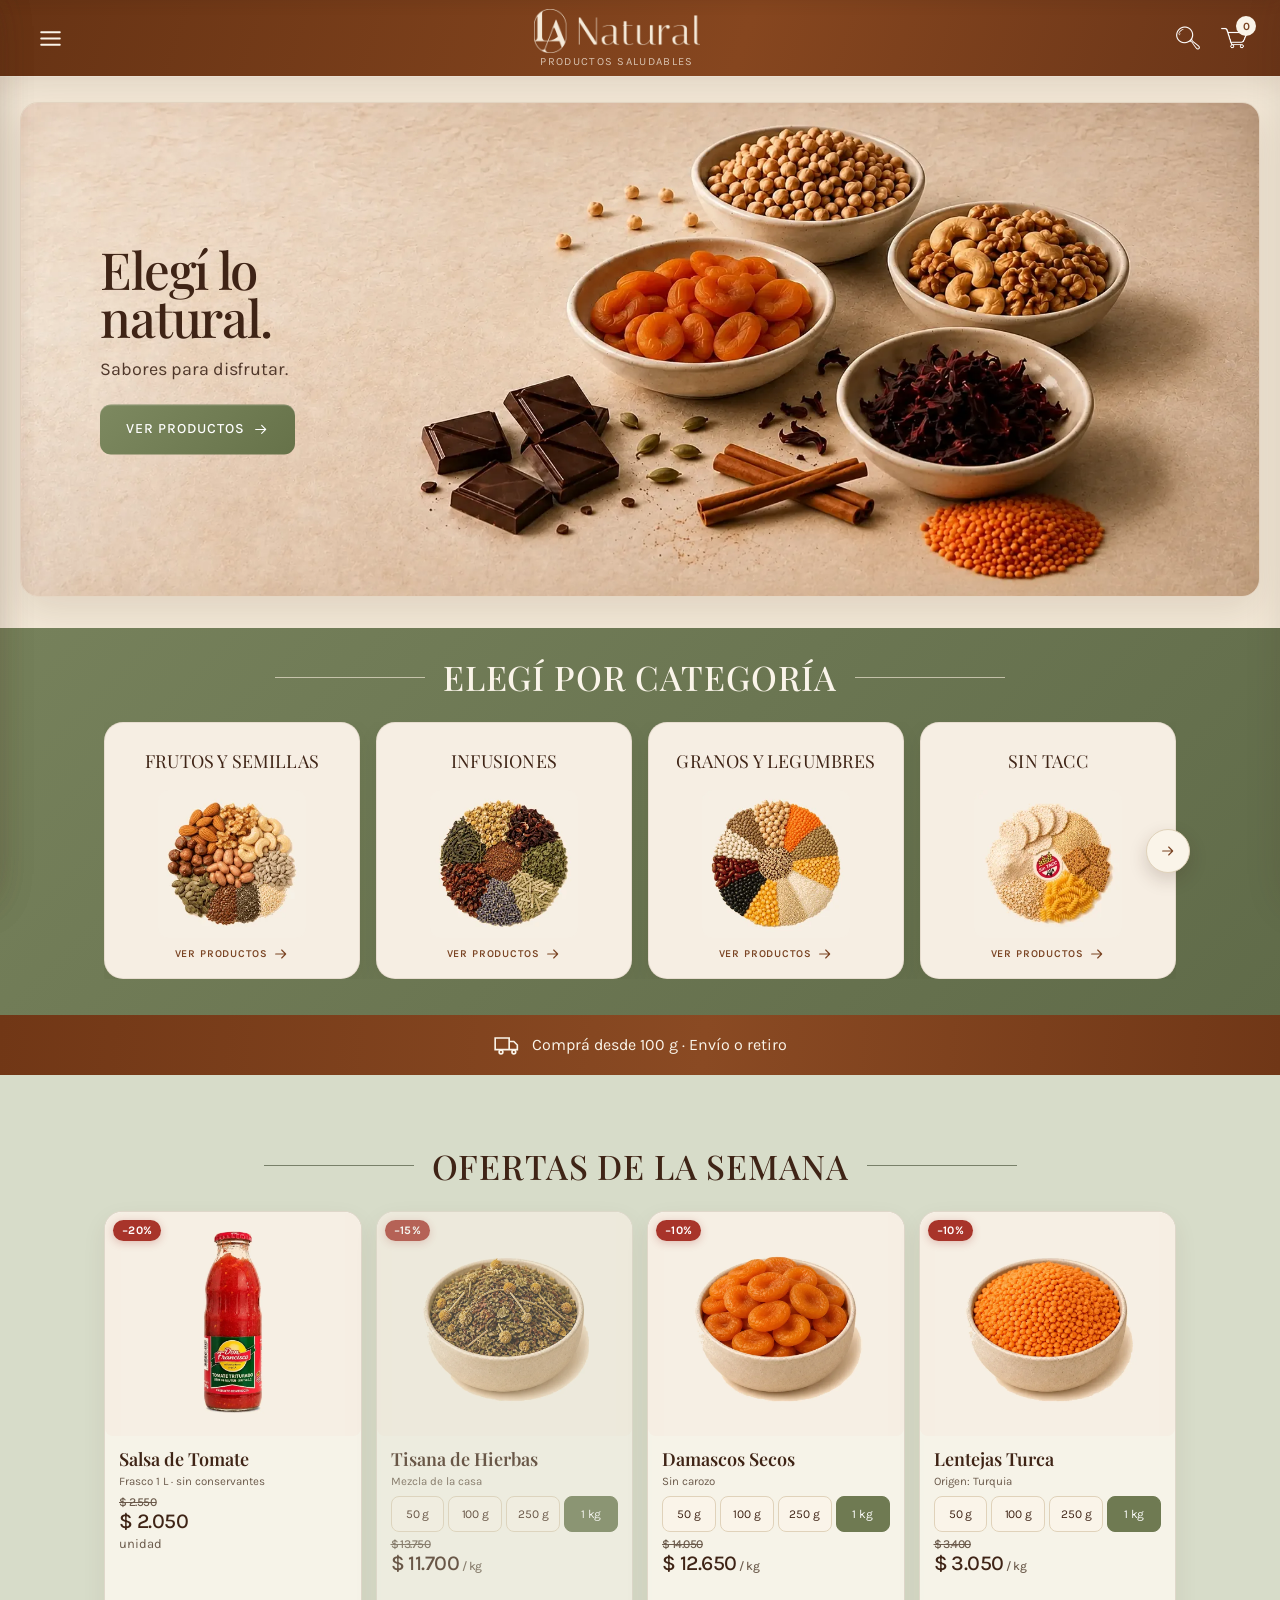
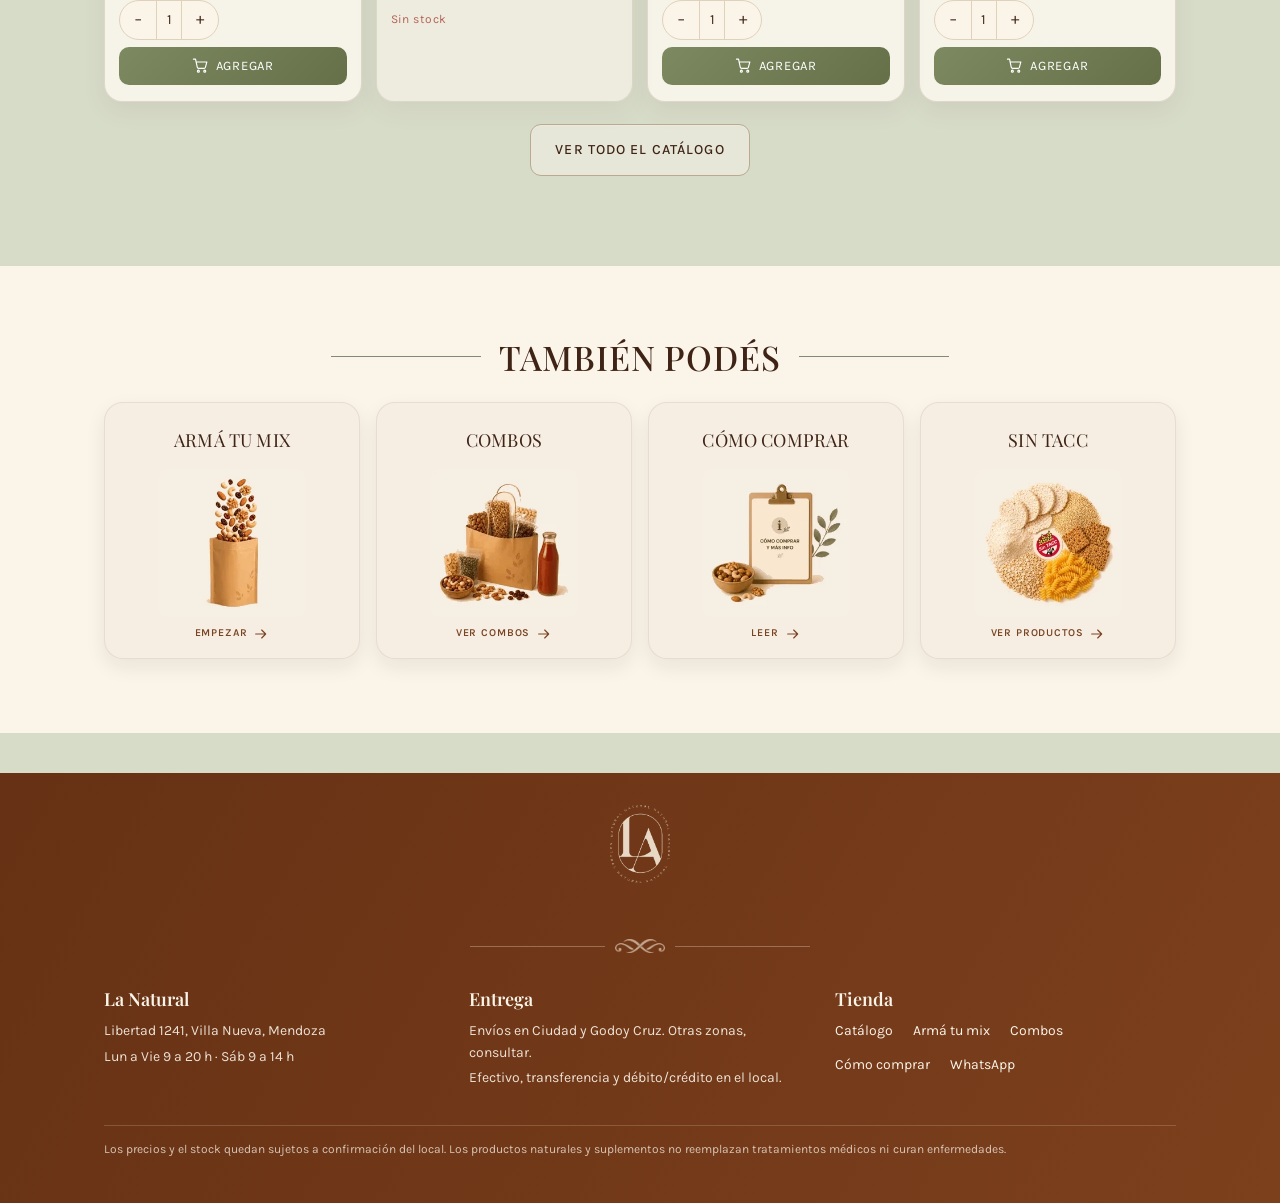
==== index.html @ d5307c39 "El panel ya no puede perder cambios, y saca el destello azul al tocar - Cada cambio queda guardado e" ====
<!DOCTYPE html>
<html lang="es-AR">
<head>
<meta charset="UTF-8">
<meta name="viewport" content="width=device-width, initial-scale=1, viewport-fit=cover">
<title>La Natural · Dietética en Mendoza</title>
<meta name="description" content="Dietética en Mendoza: frutos secos, semillas, legumbres, especias, infusiones, harinas y productos sin TACC. Comprá por peso y pedí por WhatsApp con envío o retiro.">
<meta name="theme-color" content="#7a4423">
<meta name="author" content="La Natural">
<link rel="canonical" href="https://lanatural-dietetica.github.io/">

<meta property="og:type" content="website">
<meta property="og:site_name" content="La Natural">
<meta property="og:title" content="La Natural · Dietética en Mendoza">
<meta property="og:description" content="Frutos secos, semillas, legumbres, especias e infusiones. Elegí la cantidad y pedí por WhatsApp.">
<meta property="og:url" content="https://lanatural-dietetica.github.io/">
<meta property="og:image" content="https://lanatural-dietetica.github.io/assets/logo/og.png">
<meta property="og:image:width" content="1200">
<meta property="og:image:height" content="630">
<meta property="og:image:alt" content="La Natural · productos saludables">
<meta property="og:locale" content="es_AR">
<meta name="twitter:card" content="summary_large_image">
<meta name="twitter:title" content="La Natural · Dietética en Mendoza">
<meta name="twitter:description" content="Frutos secos, semillas, legumbres, especias e infusiones. Pedí por WhatsApp.">
<meta name="twitter:image" content="https://lanatural-dietetica.github.io/assets/logo/og.png">

<link rel="icon" href="favicon.ico" sizes="16x16 32x32 48x48">
<link rel="icon" href="assets/logo/favicon-32.png?v=1" sizes="32x32" type="image/png">
<link rel="icon" href="assets/logo/favicon-64.png?v=1" sizes="64x64" type="image/png">
<link rel="apple-touch-icon" href="assets/logo/apple-touch-icon.png?v=1">
<link rel="manifest" href="site.webmanifest">

<link rel="preconnect" href="https://fonts.googleapis.com">
<link rel="preconnect" href="https://fonts.gstatic.com" crossorigin>
<link href="https://fonts.googleapis.com/css2?family=Playfair+Display:wght@500;600&family=Karla:wght@400;500;600&display=swap" rel="stylesheet">
<link rel="stylesheet" href="css/estilos.css?v=20260906s">
</head>
<body>

<a class="visually-hidden" href="#app">Saltar al contenido</a>

<header class="header">
  <div class="contenedor">
    <button class="icon-btn" id="btn-menu" aria-label="Abrir menú" aria-controls="panel-menu">
      <svg width="24" height="24" viewBox="0 0 24 24" fill="none" stroke="currentColor" stroke-width="1.7" stroke-linecap="round" aria-hidden="true"><path d="M3 6h18M3 12h18M3 18h18"/></svg>
    </button>
    <a class="marca" href="#/" aria-label="La Natural, ir al inicio">
      <img class="marca__logo" src="assets/logo/lockup-crema.webp?v=3" alt="" width="756" height="200" fetchpriority="high" decoding="async">
      <span class="marca__nombre visually-hidden" id="marca-nombre">La Natural</span>
      <span class="marca__bajada" id="marca-bajada">dietetica</span>
    </a>
    <button class="icon-btn" id="btn-buscar" aria-label="Buscar productos">
      <img class="icon-btn__img" src="assets/nav/ico-buscar.png?v=1" alt="" width="24" height="24" decoding="async">
    </button>
    <button class="icon-btn carrito-btn" aria-label="Abrir carrito" aria-controls="panel-carrito">
      <img class="icon-btn__img icon-btn__img--carrito" src="assets/nav/ico-carrito.png?v=1" alt="" width="26" height="26" decoding="async">
      <span class="carrito-btn__n">0</span>
    </button>
  </div>
</header>

<div class="header-compacta" id="header-compacta" aria-hidden="true">
  <div class="header-compacta__in">
    <button class="header-compacta__buscar" type="button" data-abrir-busqueda aria-label="Buscar productos">
      <svg width="20" height="20" viewBox="0 0 24 24" fill="none" stroke="currentColor" stroke-width="1.8" stroke-linecap="round" aria-hidden="true"><circle cx="11" cy="11" r="7"/><path d="M20 20l-4-4"/></svg>
      <span>Buscar productos</span>
    </button>
    <button class="header-compacta__cats" id="btn-categorias-compactas" type="button" aria-label="Ver categorías" aria-controls="panel-categorias">
      <svg width="22" height="22" viewBox="0 0 24 24" fill="none" stroke="currentColor" stroke-width="1.8" stroke-linecap="round" aria-hidden="true"><path d="M3 6h18M3 12h18M3 18h18"/></svg>
    </button>
  </div>
</div>

<section class="busqueda-pantalla" id="busqueda-pantalla" role="dialog" aria-modal="true" aria-hidden="true" aria-labelledby="busqueda-titulo">
  <div class="busqueda-top">
    <div class="busqueda-top__in">
      <button class="busqueda-volver" id="busqueda-volver" type="button" aria-label="Cerrar buscador">
        <svg width="22" height="22" viewBox="0 0 24 24" fill="none" stroke="currentColor" stroke-width="1.8" stroke-linecap="round" stroke-linejoin="round" aria-hidden="true"><path d="M15 18l-6-6 6-6"/></svg>
      </button>
      <div class="busqueda-campo">
        <svg width="20" height="20" viewBox="0 0 24 24" fill="none" stroke="currentColor" stroke-width="1.8" stroke-linecap="round" aria-hidden="true"><circle cx="11" cy="11" r="7"/><path d="M20 20l-4-4"/></svg>
        <label class="visually-hidden" id="busqueda-titulo" for="busqueda-input">Buscar productos</label>
        <input id="busqueda-input" type="search" placeholder="¿Qué estás buscando?" autocomplete="off" enterkeyhint="search">
        <button id="busqueda-limpiar" type="button" aria-label="Limpiar búsqueda">×</button>
      </div>
    </div>
  </div>
  <div class="busqueda-contenido">
    <p class="busqueda-estado" id="busqueda-estado">Buscá por nombre de producto o categoría.</p>
    <div id="busqueda-resultados" aria-live="polite"></div>
  </div>
</section>

<main id="app"></main>

<footer class="pie">
  <div class="contenedor">
    <div class="pie__cols" id="pie-datos"></div>
    <p class="pie__legal">
      Los precios y el stock quedan sujetos a confirmación del local. Los productos naturales y suplementos
      no reemplazan tratamientos médicos ni curan enfermedades.
    </p>
  </div>
</footer>

<nav class="tabbar" aria-label="Navegación principal">
  <span class="tabbar__pill" aria-hidden="true"></span>
  <a href="#/">
    <img src="assets/nav/nav-inicio.png?v=1" alt="" width="26" height="26" decoding="async">
    Inicio
  </a>
  <a href="#/catalogo">
    <img src="assets/nav/nav-catalogo.png?v=1" alt="" width="26" height="26" decoding="async">
    Catálogo
  </a>
  <a href="#/mix">
    <img src="assets/nav/nav-mix.png?v=1" alt="" width="26" height="26" decoding="async">
    Mi mix
  </a>
  <a href="#/combos">
    <img src="assets/nav/nav-combos.png?v=1" alt="" width="26" height="26" decoding="async">
    Combos
  </a>
</nav>

<button class="cart-fab" id="cart-fab" aria-label="Abrir carrito" hidden>
  <svg width="24" height="24" viewBox="0 0 24 24" fill="none" stroke="currentColor" stroke-width="1.7" stroke-linecap="round" stroke-linejoin="round" aria-hidden="true"><circle cx="9" cy="20" r="1.4"/><circle cx="18" cy="20" r="1.4"/><path d="M2 3h3l2.4 11.4a2 2 0 0 0 2 1.6h7.5a2 2 0 0 0 2-1.5L21 7H6"/></svg>
  <span class="cart-fab__n">0</span>
</button>

<div class="overlay" id="overlay"></div>

<aside class="panel panel--izq" id="panel-menu" aria-hidden="true" aria-label="Menú">
  <div class="panel__top">
    <span class="panel__titulo">Menú</span>
    <button class="icon-btn" data-cerrar aria-label="Cerrar menú">
      <svg width="22" height="22" viewBox="0 0 24 24" fill="none" stroke="currentColor" stroke-width="1.7" stroke-linecap="round" aria-hidden="true"><path d="M6 6l12 12M18 6L6 18"/></svg>
    </button>
  </div>
  <div class="panel__cuerpo">
    <nav class="menu-nav">
      <a href="#/" data-cerrar>Inicio</a>
      <a href="#/catalogo" data-cerrar>Catálogo</a>
      <a href="#/mix" data-cerrar>Armá tu mix</a>
      <a href="#/combos" data-cerrar>Combos</a>
      <a href="#/como-comprar" data-cerrar>Cómo comprar</a>
    </nav>
    <p style="font-size:12px;letter-spacing:.1em;text-transform:uppercase;color:var(--gris-txt);margin:22px 0 6px">Categorías</p>
    <nav class="menu-nav" id="menu-cats"></nav>
    <p id="banda-demo" class="menu-demo oculto">Datos de demostración. El catálogo real todavía no está cargado.</p>
    <div class="menu-datos" id="menu-datos"></div>
  </div>
</aside>

<aside class="panel panel--izq" id="panel-categorias" aria-hidden="true" aria-label="Categorías">
  <div class="panel__top">
    <span class="panel__titulo">Categorías</span>
    <button class="icon-btn" data-cerrar aria-label="Cerrar categorías">
      <svg width="22" height="22" viewBox="0 0 24 24" fill="none" stroke="currentColor" stroke-width="1.7" stroke-linecap="round" aria-hidden="true"><path d="M6 6l12 12M18 6L6 18"/></svg>
    </button>
  </div>
  <div class="panel__cuerpo">
    <nav class="menu-nav" id="menu-cats-compact"></nav>
  </div>
</aside>

<aside class="panel panel--der" id="panel-carrito" aria-hidden="true" aria-label="Carrito">
  <div class="panel__top">
    <button class="icon-btn" id="co-volver" hidden aria-label="Volver">
      <svg width="22" height="22" viewBox="0 0 24 24" fill="none" stroke="currentColor" stroke-width="1.8" stroke-linecap="round" stroke-linejoin="round" aria-hidden="true"><path d="M15 18l-6-6 6-6"/></svg>
    </button>
    <span class="panel__titulo" id="carrito-titulo">Tu pedido</span>
    <button class="icon-btn" data-cerrar aria-label="Cerrar carrito">
      <svg width="22" height="22" viewBox="0 0 24 24" fill="none" stroke="currentColor" stroke-width="1.7" stroke-linecap="round" aria-hidden="true"><path d="M6 6l12 12M18 6L6 18"/></svg>
    </button>
  </div>
  <div class="panel__cuerpo" id="carrito-cuerpo"></div>
</aside>

<div class="toast" id="toast" role="status" aria-live="polite"></div>

<script src="js/datos.js?v=20260906s"></script>
<script src="js/app.js?v=20260906s"></script>
</body>
</html>
---- css/estilos.css ----
/* ============================================================
   DIETÉTICA — hoja de estilos única
   Paleta: russet (marrón cálido) / champán (crema) / oliva
   ============================================================ */

:root{
  --russet:#7a4423;
  --russet-osc:#60361c;
  --marron-txt:#3f2416;
  --champan:#f4ead9;
  --fondo:#d7dcc9;      /* detrás de las tarjetas: verde oliva claro, para que el producto salte */
  --arena:#f6eee4;      /* franja de arriba del catálogo */
  --champan-claro:#faf4e9;
  --crema-card:#fbf6ec;
  --foto-crema:#f6eee3;
  --oliva:#6f7a52;
  --oliva-osc:#5b6543;
  --oliva-claro:#e6e9dc;
  --linea:#e0d2ba;
  --gris-txt:#6b5a4b;
  --blanco:#fff;
  --rojo:#a8342a;

  --serif:"Playfair Display",Georgia,"Times New Roman",serif;
  --sans:"Karla",-apple-system,BlinkMacSystemFont,"Segoe UI",Roboto,sans-serif;

  --r-sm:8px;
  --r-md:14px;
  --r-lg:20px;
  --sombra:0 1px 3px rgba(63,36,22,.06),0 6px 18px rgba(63,36,22,.05);
  --header-h:64px;
}

*,*::before,*::after{box-sizing:border-box}
html{-webkit-text-size-adjust:100%;touch-action:manipulation;-webkit-tap-highlight-color:transparent}
body{
  margin:0;
  font-family:var(--sans);
  font-size:16px;
  line-height:1.55;
  color:var(--marron-txt);
  background:var(--fondo);
  overflow-wrap:break-word;
}
img{max-width:100%;display:block}
button{font:inherit;color:inherit;cursor:pointer}
a{color:inherit;text-decoration:none}
h1,h2,h3{font-family:var(--serif);font-weight:600;line-height:1.15;margin:0}
/* El recuadro sólo aparece cuando se navega con teclado; al tocar con el dedo no
   se ve nada, ni el destello azul del navegador. */
button,a,select,input,textarea,label{-webkit-tap-highlight-color:transparent}
:focus{outline:none}
:focus-visible{outline:3px solid var(--oliva);outline-offset:2px;border-radius:4px}
.oculto{display:none !important}
.visually-hidden{position:absolute;width:1px;height:1px;padding:0;margin:-1px;overflow:hidden;clip:rect(0 0 0 0);white-space:nowrap;border:0}

/* ---------- layout ---------- */
.contenedor{width:100%;max-width:1180px;margin:0 auto;padding:0 16px}
main{min-height:60vh;padding-bottom:40px}
.seccion{padding:32px 0}

/* ---------- header ---------- */
.header{
  position:sticky;top:0;z-index:50;
  background:var(--russet);color:var(--champan-claro);
  height:var(--header-h);
  display:flex;align-items:center;
}
.header .contenedor{display:flex;align-items:center;gap:12px}
.icon-btn{
  background:none;border:0;padding:8px;border-radius:var(--r-sm);
  display:inline-flex;align-items:center;justify-content:center;
  min-width:44px;min-height:44px;color:inherit;
}
.icon-btn:hover{background:rgba(255,255,255,.12)}
.marca{flex:1;text-align:center;line-height:1}
.marca__logo{display:block;margin:0 auto;height:42px;width:auto;max-width:100%}
.marca__nombre{font-family:var(--serif);font-size:26px;letter-spacing:.14em;display:block}
.marca__bajada{display:block;margin-top:3px;font-family:var(--sans);font-weight:400;
  text-transform:uppercase;font-size:9.5px;letter-spacing:.14em;opacity:.72;white-space:nowrap}
.carrito-btn{position:relative}
.carrito-btn__n{
  position:absolute;top:2px;right:2px;
  background:var(--champan-claro);color:var(--russet);
  font-size:11px;font-weight:700;line-height:1;
  min-width:18px;height:18px;padding:0 4px;border-radius:9px;
  display:flex;align-items:center;justify-content:center;
}

/* ---------- menú lateral ---------- */
.overlay{position:fixed;inset:0;background:rgba(63,36,22,.45);z-index:60;opacity:0;pointer-events:none;transition:opacity .25s ease}
.overlay.abierto{opacity:1;pointer-events:auto}
.panel{
  position:fixed;top:0;bottom:0;z-index:70;width:min(88vw,380px);
  background:var(--champan-claro);display:flex;flex-direction:column;
  transition:transform .28s ease;box-shadow:0 0 40px rgba(63,36,22,.2);
}
.panel--izq{left:0;transform:translateX(-102%)}
.panel--der{right:0;transform:translateX(102%);width:min(94vw,440px)}
.panel.abierto{transform:translateX(0)}
.panel__top{
  display:flex;align-items:center;justify-content:space-between;gap:8px;
  padding:12px 8px 12px 16px;background:var(--russet);color:var(--champan-claro);
}
.panel__titulo{font-family:var(--serif);font-size:20px}
.panel__cuerpo{flex:1;overflow-y:auto;padding:8px 16px 24px;-webkit-overflow-scrolling:touch}

.envio-aviso{
  display:flex;align-items:center;gap:9px;margin:10px 0 0;
  padding:10px 12px;border-radius:12px;font-size:14px;
  background:var(--champan);color:var(--marron-txt);
}
.envio-aviso svg{flex:0 0 auto;color:var(--oliva-osc)}
.envio-aviso b{font-weight:700}
.envio-aviso--ok{background:var(--oliva-claro);color:var(--oliva-osc)}

/* El botón de avanzar/enviar queda pegado abajo: con muchos productos no hay que
   scrollear hasta el final para mandar el pedido. */
.co-fijo{
  position:sticky;bottom:0;z-index:3;
  margin:10px -16px 0;padding:12px 16px calc(12px + env(safe-area-inset-bottom,0px));
  background:var(--champan-claro);
  box-shadow:0 -10px 18px -12px rgba(63,36,22,.35);
}
.co-fijo .btn{margin:0}
.menu-nav{display:flex;flex-direction:column;padding:8px 0}
.menu-nav a{
  padding:14px 4px;border-bottom:1px solid var(--linea);
  font-size:15px;letter-spacing:.06em;text-transform:uppercase;
}
.menu-nav a:hover{color:var(--oliva-osc)}
.menu-datos{margin-top:20px;font-size:14px;color:var(--gris-txt)}
.menu-datos p{margin:6px 0}

/* ---------- buscador ---------- */
.buscador{position:relative;display:flex;align-items:center}
.buscador svg{position:absolute;left:14px;color:var(--gris-txt)}
.buscador input{
  width:100%;font:inherit;font-size:15px;color:var(--marron-txt);
  padding:13px 14px 13px 44px;border:1px solid var(--linea);
  border-radius:var(--r-md);background:var(--crema-card);
}
.buscador input::placeholder{color:#a08f7d}

/* ---------- botones ---------- */
.btn{
  display:inline-flex;align-items:center;justify-content:center;gap:8px;
  border:0;border-radius:var(--r-md);padding:13px 22px;
  font-size:14px;letter-spacing:.08em;text-transform:uppercase;
  min-height:46px;transition:background .2s ease,transform .15s ease;
}
.btn:active{transform:translateY(1px)}
.btn--oliva{background:var(--oliva);color:#fff}
.btn--oliva:hover{background:var(--oliva-osc)}
.btn--russet{background:var(--russet);color:var(--champan-claro)}
.btn--russet:hover{background:var(--russet-osc)}
.btn--claro{background:var(--champan-claro);color:var(--russet);border:1px solid var(--linea)}
.btn--fantasma{background:transparent;border:1px solid var(--linea);color:var(--marron-txt)}
.btn--bloque{width:100%}

/* ---------- título de sección con filete ---------- */
.titulo-filete{
  display:flex;align-items:center;gap:14px;justify-content:center;
  margin-bottom:22px;
}
.titulo-filete::before,.titulo-filete::after{
  content:"";height:1px;background:currentColor;opacity:.35;flex:1;max-width:80px;
}
.titulo-filete h2{
  font-size:clamp(22px,5.5vw,30px);letter-spacing:.06em;text-transform:uppercase;
  text-align:center;font-weight:500;
}

/* ---------- hero ---------- */
.hero{
  background:var(--champan-claro);
  padding:34px 0 0;
  position:relative;overflow:hidden;
}
.hero__txt{max-width:520px}
.hero h1{font-size:clamp(34px,10vw,58px);letter-spacing:-.01em}
.hero p{font-size:17px;color:var(--gris-txt);margin:14px 0 22px}
.hero__arte{margin-top:24px}
.hero__arte img{width:100%;aspect-ratio:16/10;object-fit:cover;object-position:center 62%}

/* ---------- categorías ---------- */
.cats{background:var(--oliva);color:var(--champan-claro);padding:28px 0}
.cats-grid{display:grid;grid-template-columns:repeat(2,1fr);gap:12px}
.cats-carrusel{position:relative}
.cats-pista{
  display:flex;overflow-x:auto;scroll-snap-type:x mandatory;
  overscroll-behavior-x:contain;-webkit-overflow-scrolling:touch;
  scrollbar-width:none;
}
.cats-pista::-webkit-scrollbar{display:none}
.cats-pagina{
  flex:0 0 100%;display:grid;grid-template-columns:repeat(2,minmax(0,1fr));
  gap:12px;scroll-snap-align:start;scroll-snap-stop:always;
}
.cats-puntos{display:flex;align-items:center;justify-content:center;margin-top:7px}
.cats-puntos button{
  width:36px;height:36px;padding:0;border:0;background:transparent;
  position:relative;cursor:pointer;
}
.cats-puntos button::before{
  content:"";position:absolute;inset:14px;border-radius:999px;
  background:rgba(250,244,233,.42);transition:inset .2s ease,background-color .2s ease;
}
.cats-puntos button[aria-current="true"]::before{inset:14px 9px;background:var(--champan-claro)}
.cats-flecha{display:none}
.cat-card{
  background:var(--crema-card);color:var(--marron-txt);
  border-radius:var(--r-lg);padding:14px;
  display:flex;flex-direction:column;justify-content:space-between;
  min-height:150px;box-shadow:var(--sombra);
  transition:transform .2s ease;
}
.cat-card:hover{transform:translateY(-2px)}
.cat-card__nom{font-family:var(--serif);font-size:17px;text-transform:uppercase;letter-spacing:.04em}
.cat-card__fig{align-self:flex-end;width:74px;height:74px;margin:-4px 0}
.cat-card__ver{font-size:12px;letter-spacing:.1em;text-transform:uppercase;color:var(--russet);display:flex;align-items:center;gap:6px}

/* ---------- franja envío ---------- */
.franja{
  background:var(--russet);color:var(--champan-claro);
  padding:14px 0;font-size:14px;
}
.franja .contenedor{display:flex;align-items:center;justify-content:center;gap:10px;text-align:center}

/* ---------- grilla de productos ---------- */
.grilla{display:grid;grid-template-columns:repeat(2,1fr);gap:12px}
.prod{
  background:var(--crema-card);border:1px solid var(--linea);
  border-radius:var(--r-lg);padding:10px;position:relative;
  display:flex;flex-direction:column;
}
.prod__fig{
  position:relative;display:block;aspect-ratio:1/1;
  border-radius:var(--r-md);overflow:hidden;background:var(--champan);
}
.prod__fig img{width:100%;height:100%;object-fit:cover}
.prod__badge{
  position:absolute;top:8px;left:8px;z-index:2;
  font-size:10px;letter-spacing:.08em;text-transform:uppercase;
  padding:5px 9px;border-radius:999px;color:#fff;background:var(--russet);
}
.prod__badge--tag{background:var(--oliva)}
.prod__nom{font-family:var(--serif);font-size:16px;margin:7px 0 2px;line-height:1.25}
.prod__sub{font-size:12px;color:var(--gris-txt);margin:0 0 6px}
.prod__sub:empty{display:none}
.prod__sel{
  width:100%;font:inherit;font-size:13px;color:var(--marron-txt);
  padding:9px 10px;border:1px solid var(--linea);border-radius:var(--r-sm);
  background:var(--champan-claro) url("data:image/svg+xml,%3Csvg xmlns='http://www.w3.org/2000/svg' width='12' height='8' viewBox='0 0 12 8'%3E%3Cpath d='M1 1l5 5 5-5' stroke='%236b5a4b' stroke-width='1.6' fill='none' stroke-linecap='round'/%3E%3C/svg%3E") no-repeat right 10px center;
  -webkit-appearance:none;appearance:none;min-height:38px;
}
.prod__pie{margin-top:auto;padding-top:10px;display:flex;align-items:center;justify-content:space-between;gap:8px}
.precio{font-family:var(--serif);font-size:19px;line-height:1.1}
.precio__antes{display:block;font-family:var(--sans);font-size:12px;color:var(--gris-txt);text-decoration:line-through}
.prod__add{
  border:0;background:var(--oliva);color:#fff;border-radius:var(--r-sm);
  min-width:44px;min-height:40px;padding:0 10px;
  display:inline-flex;align-items:center;justify-content:center;gap:6px;
  font-size:12px;letter-spacing:.06em;text-transform:uppercase;
}
.prod__add:hover{background:var(--oliva-osc)}
.prod--agotado{opacity:.72}
.prod__agotado{font-size:12px;color:var(--rojo);letter-spacing:.04em}

/* ---------- filtros catálogo ---------- */
.chips{display:flex;gap:8px;overflow-x:auto;padding:4px 0 10px;-webkit-overflow-scrolling:touch;scrollbar-width:none}
.chips::-webkit-scrollbar{display:none}
.chip{
  flex:0 0 auto;background:var(--crema-card);border:1px solid var(--linea);
  border-radius:var(--r-md);padding:10px 16px;font-size:13px;
  letter-spacing:.06em;text-transform:uppercase;color:var(--marron-txt);
  min-height:42px;
}
.chip[aria-pressed="true"]{background:var(--oliva);border-color:var(--oliva);color:#fff}

/* Segunda fila: sin TACC, vegano, orgánico. Se pueden combinar entre sí. */
.chips--tags{padding-top:0}
.chip--tag{
  display:inline-flex;align-items:center;gap:7px;
  padding:8px 13px;min-height:38px;font-size:12px;
  border-radius:999px;border-style:dashed;
}
.chip--tag small{
  font-size:11px;padding:1px 6px;border-radius:999px;
  background:rgba(122,68,35,.10);color:var(--gris-txt);letter-spacing:0;
}
.chip--tag[aria-pressed="true"]{border-style:solid}
.chip--tag[aria-pressed="true"] small{background:rgba(255,255,255,.22);color:#fff}
.chip--oferta{border-color:rgba(168,52,42,.45);color:var(--rojo)}
.chip--oferta small{background:rgba(168,52,42,.12);color:var(--rojo)}
/* dos clases, para ganarle a los .chip[aria-pressed] de los breakpoints de abajo */
.chip--tag.chip--oferta[aria-pressed="true"]{background:var(--rojo);border-color:var(--rojo);color:#fff}
.chip--tag.chip--oferta[aria-pressed="true"] small{background:rgba(255,255,255,.22);color:#fff}
/* Volver de la ficha de producto: vuelve a la lista, al punto donde estabas. */
.orden-fila{
  display:flex;align-items:center;justify-content:space-between;gap:14px;
  border-top:1px solid rgba(122,68,35,.16);
  margin-top:12px;padding:10px 0 4px;
}
.orden-fila p{margin:0;font-size:13px;color:var(--gris-txt)}
.orden-campo{position:relative;display:flex;align-items:center}
.orden-campo select{
  -webkit-appearance:none;appearance:none;
  border:0;background:transparent;color:var(--marron-txt);
  font:inherit;font-size:14px;padding:6px 26px 6px 6px;min-height:38px;
  text-align:right;text-align-last:right;
}
.orden-campo__flecha{position:absolute;right:2px;pointer-events:none;color:var(--gris-txt)}

.volver-atras{
  position:sticky;top:calc(var(--header-h,64px) + 8px);z-index:8;
  display:inline-flex;align-items:center;gap:6px;
  margin:12px 0 -10px;margin-inline-start:clamp(18px,5vw,54px);
  padding:9px 14px 9px 10px;min-height:40px;
  border:1px solid var(--linea);border-radius:999px;
  background:var(--crema-card);color:var(--marron-txt);
  font:inherit;font-size:13px;letter-spacing:.06em;text-transform:uppercase;
  box-shadow:0 2px 10px rgba(63,36,22,.10);
}
.volver-atras:active{transform:translateY(1px)}


/* Franja de arriba del catálogo: título, buscador, categorías y orden sobre el
   mismo color, cerrada con una línea. Sin caja: los elementos quedan como estaban. */
.cat-cabecera{
  position:relative;
  background:var(--arena);
  background-image:linear-gradient(180deg,rgba(255,255,255,.36),rgba(255,255,255,0) 60%);
  border-bottom:1px solid rgba(122,68,35,.18);
  padding:26px 0 10px;
  margin-bottom:22px;
}
.seccion.catalogo{padding-top:0}
.barra-orden{display:grid;grid-template-columns:1fr;gap:10px;margin:4px 0 16px}
.barra-orden select,.barra-orden button{
  width:100%;font:inherit;font-size:13px;letter-spacing:.06em;text-transform:uppercase;
  padding:12px;border:1px solid var(--linea);border-radius:var(--r-md);
  background:var(--crema-card);color:var(--marron-txt);min-height:46px;
  -webkit-appearance:none;appearance:none;text-align:center;
}
.vacio{
  text-align:center;padding:48px 20px;color:var(--gris-txt);
  border:1px dashed var(--linea);border-radius:var(--r-lg);background:var(--crema-card);
}
.vacio h3{font-size:20px;margin-bottom:8px;color:var(--marron-txt)}

/* ---------- ficha de producto ---------- */
.ficha__cat{
  font-size:12px;letter-spacing:.14em;text-transform:uppercase;color:var(--oliva-osc);
  display:flex;align-items:center;gap:10px;margin-bottom:8px;
}
.ficha__cat::after{content:"";height:1px;width:34px;background:currentColor;opacity:.6}
.ficha h1{font-size:clamp(30px,9vw,46px);margin-bottom:16px}
.ficha__img{border-radius:var(--r-lg);overflow:hidden;background:var(--champan-claro);aspect-ratio:1/1}
.ficha__img img{width:100%;height:100%;object-fit:cover}
.ficha__galeria{display:flex;gap:8px;margin-top:8px}
.ficha__thumb{width:64px;height:64px;border-radius:var(--r-sm);overflow:hidden;border:2px solid transparent;background:var(--champan-claro);padding:0}
.ficha__thumb[aria-pressed="true"]{border-color:var(--oliva)}
.caja-compra{
  background:var(--crema-card);border:1px solid var(--linea);
  border-radius:var(--r-lg);padding:18px;margin-top:18px;
}
.caja-compra h2{font-size:24px;margin-bottom:14px}
.opts{display:grid;grid-template-columns:repeat(auto-fit,minmax(84px,1fr));gap:10px}
.opt{
  background:var(--champan-claro);border:1px solid var(--linea);
  border-radius:var(--r-md);padding:12px 8px;font-size:14px;min-height:48px;
  display:flex;align-items:center;justify-content:center;gap:6px;color:var(--marron-txt);
}
.opt[aria-pressed="true"]{background:var(--oliva);border-color:var(--oliva);color:#fff}
.opt:disabled{opacity:.45;cursor:not-allowed}
.fila-precio{display:flex;align-items:center;justify-content:space-between;gap:12px;margin:18px 0}
.fila-precio .precio{font-size:34px}
.ahorro{font-size:13px;color:var(--oliva-osc);font-family:var(--sans)}
.stepper{
  display:inline-flex;align-items:center;border:1px solid var(--linea);
  border-radius:999px;background:var(--champan-claro);overflow:hidden;
}
.stepper button{background:none;border:0;width:46px;height:46px;font-size:20px;color:var(--marron-txt)}
.stepper button:hover{background:var(--oliva-claro)}
.stepper span{min-width:40px;text-align:center;font-size:16px;border-left:1px solid var(--linea);border-right:1px solid var(--linea);line-height:46px}
.tabs{display:flex;gap:18px;border-bottom:1px solid var(--linea);margin:26px 0 0;overflow-x:auto;scrollbar-width:none}
.tabs::-webkit-scrollbar{display:none}
.tab{
  background:none;border:0;padding:12px 2px;font-size:13px;letter-spacing:.08em;
  text-transform:uppercase;color:var(--gris-txt);border-bottom:2px solid transparent;white-space:nowrap;
}
.tab[aria-selected="true"]{color:var(--oliva-osc);border-bottom-color:var(--oliva)}
.tab-panel{padding:18px 0;color:var(--gris-txt);font-size:15px}
.tab-panel dl{display:grid;grid-template-columns:auto 1fr;gap:6px 14px;margin:0}
.tab-panel dt{font-size:12px;letter-spacing:.06em;text-transform:uppercase;color:var(--marron-txt)}
.tab-panel dd{margin:0}

/* ---------- carrito ---------- */
.item{display:flex;gap:12px;padding:14px 0;border-bottom:1px solid var(--linea)}
.item__fig{width:68px;height:68px;border-radius:var(--r-sm);overflow:hidden;flex:0 0 auto;background:var(--champan)}
.item__fig img{width:100%;height:100%;object-fit:cover}
.item__cuerpo{flex:1;min-width:0}
.item__nom{font-family:var(--serif);font-size:16px;line-height:1.2}
.item__meta{font-size:13px;color:var(--gris-txt);margin:2px 0 8px}
.item__pie{display:flex;align-items:center;justify-content:space-between;gap:8px}
.stepper--mini button{width:36px;height:36px;font-size:17px}
.stepper--mini span{line-height:36px;min-width:32px;font-size:14px}
.item__quitar{background:none;border:0;color:var(--gris-txt);font-size:12px;text-decoration:underline;padding:6px}
.totales{padding:16px 0;font-size:15px}
.totales__fila{display:flex;justify-content:space-between;padding:4px 0}
.totales__total{font-family:var(--serif);font-size:22px;border-top:1px solid var(--linea);margin-top:8px;padding-top:12px}
.form-campo{margin:12px 0}
.form-campo label{display:block;font-size:12px;letter-spacing:.06em;text-transform:uppercase;margin-bottom:6px}
.form-campo input,.form-campo textarea,.form-campo select{
  width:100%;font:inherit;font-size:15px;color:var(--marron-txt);
  padding:12px;border:1px solid var(--linea);border-radius:var(--r-sm);
  background:var(--champan-claro);min-height:46px;
}
.form-campo textarea{min-height:80px;resize:vertical}
.radio-fila{display:flex;gap:10px}
.radio-fila .opt{flex:1}
.aviso{font-size:13px;color:var(--gris-txt);background:var(--oliva-claro);border-radius:var(--r-sm);padding:12px;margin-top:14px}
.error-msg{color:var(--rojo);font-size:13px;margin-top:6px}

/* ---------- armá tu mix ---------- */
.mix-grid{display:grid;grid-template-columns:repeat(2,1fr);gap:12px}
.mix-card{
  background:var(--crema-card);border:1px solid var(--linea);
  border-radius:var(--r-lg);padding:12px;text-align:left;position:relative;
}
.mix-card[aria-pressed="true"]{border-color:var(--oliva);background:#f2f4ea}
.mix-card__top{display:flex;align-items:flex-start;justify-content:space-between;gap:8px;margin-bottom:8px}
.mix-card__nom{font-family:var(--serif);font-size:15px;line-height:1.2}
.mix-card__check{
  width:30px;height:30px;border-radius:50%;border:1.5px solid var(--russet);
  display:flex;align-items:center;justify-content:center;flex:0 0 auto;color:var(--russet);
}
.mix-card[aria-pressed="true"] .mix-card__check{background:var(--oliva);border-color:var(--oliva);color:#fff}
.mix-card__fig{aspect-ratio:1/1;border-radius:var(--r-md);overflow:hidden;background:var(--champan)}
.mix-card__fig img{width:100%;height:100%;object-fit:cover}
.mix-resumen{
  background:var(--russet);color:var(--champan-claro);
  border-radius:var(--r-lg);padding:20px 16px;margin-top:20px;text-align:center;
}
.mix-resumen h2{font-size:24px;margin-bottom:2px}
.mix-resumen__n{font-size:14px;opacity:.85;margin-bottom:14px}
.mix-resumen .opt{background:transparent;border-color:rgba(244,234,217,.5);color:var(--champan-claro)}
.mix-resumen .opt[aria-pressed="true"]{background:var(--oliva);border-color:var(--oliva);color:#fff}
.mix-resumen__total{border-top:1px solid rgba(244,234,217,.3);margin-top:16px;padding-top:14px}
.mix-resumen__total span{display:block;font-size:14px;opacity:.85}
.mix-resumen__total strong{font-family:var(--serif);font-size:34px;font-weight:500}

/* ---------- combos ---------- */
.combo{
  background:var(--crema-card);border:1px solid var(--linea);
  border-radius:var(--r-lg);padding:16px;margin-bottom:16px;
}
.combo__top{display:flex;gap:14px;align-items:flex-start}
.combo__txt{flex:1;min-width:0}
.combo h3{font-size:20px;text-transform:uppercase;letter-spacing:.04em;line-height:1.15}
.combo__hr{height:1px;background:var(--linea);margin:10px 0;max-width:120px}
.combo__desc{font-size:14px;color:var(--gris-txt);margin:0 0 10px}
.combo__n{
  display:inline-flex;align-items:center;gap:6px;font-size:12px;
  background:var(--champan);border-radius:999px;padding:5px 10px;color:var(--gris-txt);
}
.combo__fig{width:120px;flex:0 0 auto;align-self:flex-start;aspect-ratio:1/1;border-radius:var(--r-md);overflow:hidden;background:var(--champan)}
.combo__fig img{width:100%;height:100%;object-fit:cover}
.combo__precio{font-family:var(--serif);font-size:26px;margin:12px 0 6px}
.combo__ahorro{
  display:inline-block;background:var(--oliva);color:#fff;border-radius:var(--r-sm);
  padding:6px 12px;font-size:12px;letter-spacing:.06em;text-transform:uppercase;margin-bottom:12px;
}
.combo__detalle{font-size:14px;color:var(--gris-txt);margin:0 0 12px;padding-left:18px}
.combo__detalle li{margin:3px 0}

/* ---------- cómo comprar ---------- */
.pasos{background:var(--oliva);color:var(--champan-claro);border-radius:var(--r-lg);padding:28px 18px;margin-top:8px}
.pasos h1{font-size:clamp(32px,9vw,46px);text-align:center;margin-bottom:6px}
.pasos__sep{height:1px;background:rgba(244,234,217,.35);margin:22px 0}
.paso{display:flex;gap:16px;align-items:flex-start}
.paso__n{font-family:var(--serif);font-size:44px;color:var(--russet);line-height:1;min-width:56px}
.paso__cuerpo{flex:1;border-left:1px solid rgba(244,234,217,.35);padding-left:16px}
.paso h3{font-size:20px;letter-spacing:.06em;text-transform:uppercase;margin-bottom:6px}
.paso p{margin:0;font-size:15px;opacity:.9}
.pasos__cierre{text-align:center;font-size:13px;opacity:.85;margin-top:16px;font-style:italic}

/* ---------- pie ---------- */
.pie{background:var(--russet);color:var(--champan-claro);padding:32px 0 90px;margin-top:20px;font-size:14px}
.pie h3{font-size:18px;margin-bottom:10px}
.pie__bloque{margin-bottom:22px}
.pie__bloque p{margin:4px 0;opacity:.9}
.pie__links{display:flex;flex-wrap:wrap;gap:12px 20px}
.pie__legal{border-top:1px solid rgba(244,234,217,.25);margin-top:10px;padding-top:14px;font-size:12px;opacity:.75}

/* ---------- barra inferior móvil ---------- */
.tabbar{
  position:fixed;left:0;right:0;bottom:0;z-index:55;
  background:var(--champan-claro);border-top:1px solid var(--linea);
  display:flex;padding:6px 4px calc(6px + env(safe-area-inset-bottom));
}
.tabbar a{
  flex:1;display:flex;flex-direction:column;align-items:center;gap:2px;
  padding:6px 2px;font-size:10px;letter-spacing:.04em;text-transform:uppercase;color:var(--gris-txt);
  min-height:48px;justify-content:center;
}
.tabbar a[aria-current="page"]{color:var(--russet)}

/* ---------- toast ---------- */
.toast{
  position:fixed;left:50%;bottom:84px;transform:translate(-50%,20px);
  background:var(--marron-txt);color:var(--champan-claro);
  padding:12px 18px;border-radius:999px;font-size:14px;z-index:90;
  opacity:0;pointer-events:none;transition:opacity .25s ease,transform .25s ease;
  max-width:90vw;text-align:center;
}
.toast.visible{opacity:1;transform:translate(-50%,0)}

/* ---------- escritorio ---------- */
@media (min-width:640px){
  .grilla{grid-template-columns:repeat(3,1fr);gap:16px}
  .cats-grid{grid-template-columns:repeat(4,1fr)}
  .cats-pagina{grid-template-columns:repeat(4,minmax(0,1fr));gap:14px}
  .cats-pagina--2 .cat-card:first-child{grid-column:2}
  .cats-pagina--1 .cat-card:first-child{grid-column:2}
  .cats-puntos{display:none}
  .cats-flecha{
    position:absolute;top:50%;z-index:3;display:flex;align-items:center;justify-content:center;
    width:44px;height:44px;padding:0;border:1px solid var(--linea);border-radius:50%;
    color:var(--russet);background:var(--champan-claro);
    box-shadow:0 7px 18px rgba(63,36,22,.18);
    transform:translateY(-50%);transition:transform .2s ease,background-color .2s ease;
  }
  .cats-flecha[hidden]{display:none}
  .cats-flecha--ant{left:-14px}
  .cats-flecha--ant svg{transform:rotate(180deg)}
  .cats-flecha--sig{right:-14px}
  .cats-flecha:hover{background:var(--crema-card);transform:translateY(-50%) scale(1.04)}
  .cats-flecha:active{transform:translateY(-50%) scale(.96)}
  .mix-grid{grid-template-columns:repeat(3,1fr)}
  .prod__nom{font-size:17px}
}
@media (min-width:960px){
  .grilla{grid-template-columns:repeat(4,1fr)}
  .seccion{padding:44px 0}
  .hero{padding:56px 0 0}
  .hero .contenedor{display:flex;align-items:center;gap:32px}
  .hero__arte{flex:1;margin:0}
  .ficha__cols{display:grid;grid-template-columns:1fr 1fr;gap:36px;align-items:start}
  .caja-compra{margin-top:0}
  .combo__fig{width:220px}
  .tabbar{display:none}
  .pie{padding-bottom:32px}
  .pie__cols{display:grid;grid-template-columns:repeat(3,1fr);gap:24px}
  .toast{bottom:32px}
}
@media (prefers-reduced-motion:reduce){
  *{animation-duration:.001ms !important;transition-duration:.001ms !important}
}

/* ============================================================
   Ajuste visual inspirado en las maquetas
   Mantiene la estructura y la lógica existentes.
   ============================================================ */

body{
  background-color:var(--fondo);
  background-image:none;
  max-width:100%;
  overflow-x:hidden;
}

body::before{
  display:none;
}

.contenedor{padding-inline:clamp(18px,5vw,54px)}
.seccion{padding-block:clamp(34px,7vw,74px)}

.header{
  height:76px;
  background:linear-gradient(108deg,#673314 0%,#86461f 58%,#6a3518 100%);
  box-shadow:0 1px 0 rgba(255,255,255,.14),0 8px 28px rgba(76,37,17,.12);
}
.header .contenedor{
  display:grid;
  grid-template-columns:40px minmax(0,1fr) 40px 40px;
  gap:0;
  width:100vw;
  max-width:100vw;
  padding-inline:8px;
}
.icon-btn svg{width:25px;height:25px}
.marca{min-width:0}
.marca__nombre{font-size:22px;font-weight:500;letter-spacing:.09em;white-space:nowrap;overflow:hidden}
.marca__logo{height:42px}
.marca__bajada{font-size:10px;letter-spacing:.15em;margin-top:3px}
.carrito-btn__n{top:0;right:0;width:20px;height:20px;border-radius:50%}

.hero{
  padding:0;
  min-height:min(700px,calc(100dvh - 76px));
  background:
    radial-gradient(circle at 82% 72%,rgba(111,122,82,.13),transparent 27%),
    radial-gradient(circle at 12% 12%,rgba(255,255,255,.82),transparent 34%),
    var(--champan);
}
.hero::before{
  display:none;
}
.hero .contenedor{
  position:relative;
  z-index:1;
  padding-top:clamp(48px,9vw,88px);
}
.hero__txt{max-width:560px;position:relative;z-index:2}
.hero h1{
  max-width:9.5ch;
  font-size:clamp(48px,13vw,82px);
  font-weight:500;
  line-height:.96;
  letter-spacing:-.035em;
}
.hero p{max-width:20ch;font-size:clamp(18px,4vw,23px);line-height:1.38;margin:22px 0 28px;color:#50382b}
.hero__arte{margin:20px -18px 0;filter:drop-shadow(0 20px 26px rgba(76,43,23,.12))}
.hero__arte img{
  aspect-ratio:4/3;
  height:clamp(360px,78vw,520px);
  object-fit:cover;
  object-position:58% center;
  mix-blend-mode:normal;
  border-radius:46% 46% 0 0 / 14% 14% 0 0;
}

.btn{
  border-radius:11px;
  min-height:52px;
  padding:14px 24px;
  font-size:14px;
  font-weight:500;
  box-shadow:inset 0 1px 0 rgba(255,255,255,.18);
}
.btn--oliva{background:linear-gradient(135deg,#7d8960,#667249)}
.btn--russet{background:linear-gradient(135deg,#87481f,#693415)}
.btn--claro{background:var(--champan);border-color:rgba(244,234,217,.58)}
.btn--fantasma{border-color:#bba98f;background:rgba(255,250,242,.36)}

.titulo-filete{gap:10px;margin-bottom:28px;color:#465036;min-width:0}
.titulo-filete::before,.titulo-filete::after{max-width:150px;min-width:0;opacity:.65}
.titulo-filete h2{
  color:var(--marron-txt);
  min-width:0;
  font-size:clamp(22px,5.7vw,39px);
  letter-spacing:.025em;
  line-height:1;
}

.cats{padding:38px 0 42px;background:linear-gradient(135deg,#76815b,#606b49);position:relative}
.cats::before,.pasos::before,.mix-resumen::before{
  display:none;
}
.cats .titulo-filete{color:var(--champan)}
.cats .titulo-filete h2{color:var(--champan-claro)}
.cats-grid{gap:14px}
.cat-card{
  min-height:180px;
  padding:18px;
  border:1px solid rgba(123,63,29,.09);
  border-radius:19px;
  background:linear-gradient(145deg,#fff9ef,#f4e6d1);
  box-shadow:0 12px 30px rgba(52,45,28,.11),inset 0 1px 0 rgba(255,255,255,.8);
}
.cat-card__nom{max-width:10ch;font-size:19px;line-height:1.12;letter-spacing:.01em}
.cat-card__fig{width:112px;height:112px;object-fit:cover;border-radius:50%;filter:drop-shadow(0 10px 12px rgba(63,36,22,.12));mix-blend-mode:normal}
.cat-card__ver{font-size:11px;font-weight:600;letter-spacing:.08em}

.franja{padding:16px 0;background:linear-gradient(95deg,#713716,#8a4a23 55%,#703717);font-size:16px}
.franja svg{width:28px;height:28px}

.grilla{gap:14px}
.prod{
  padding:10px 10px 13px;
  border-color:rgba(122,91,61,.18);
  border-radius:18px;
  background:rgba(255,250,242,.76);
  box-shadow:0 9px 24px rgba(83,49,26,.07),inset 0 1px 0 rgba(255,255,255,.8);
  overflow:hidden;
}
.prod__fig{margin:-10px -10px 0;aspect-ratio:1.08/1;border-radius:17px 17px 8px 8px;background:var(--champan)}
.prod__fig img{mix-blend-mode:normal;transform:scale(1.04)}
.prod__badge{border-radius:6px;background:#82461f}
.prod__badge--tag{background:#78845a}
.prod__nom{font-size:clamp(16px,4.3vw,20px);margin-top:12px}
.prod__sub{min-height:1.55em;font-size:12px}
.prod__sel{background-color:rgba(255,250,242,.7);border-color:#cbb99e}
.precio{font-family:var(--sans);font-size:21px;font-weight:500;letter-spacing:-.025em}
.prod__add{border-radius:10px;background:linear-gradient(135deg,#7d8960,#657048)}

.buscador input,
.barra-orden select,.barra-orden button{
  background:rgba(255,250,242,.66);
  border-color:#cbb99e;
  box-shadow:inset 0 1px 1px rgba(80,45,24,.03);
}
.buscador input{min-height:58px;font-size:17px;border-radius:14px;padding-left:50px}
.chips{padding-block:18px 16px}
.chip{border-radius:11px;background:rgba(255,250,242,.58);border-color:#cbb99e}
.chip[aria-pressed="true"]{background:var(--oliva);border-color:var(--oliva)}
.barra-orden{margin-bottom:22px}

.ficha{position:relative;overflow:hidden}
.ficha::before{
  display:none;
}
.ficha__cat{font-family:var(--serif);font-size:15px;font-weight:500}
.ficha h1{max-width:10ch;font-size:clamp(45px,12vw,76px);font-weight:500;line-height:.98;letter-spacing:-.025em}
.ficha__img{border-radius:24px;box-shadow:0 22px 42px rgba(81,46,24,.10)}
.ficha__img img{mix-blend-mode:normal}
.caja-compra{padding:clamp(20px,5vw,34px);border-radius:22px;background:rgba(255,250,242,.78);box-shadow:0 18px 38px rgba(83,49,26,.09)}
.caja-compra h2{font-size:clamp(27px,6vw,38px);font-weight:500}
.opt{min-height:54px;border-color:#85906a;background:rgba(255,250,242,.52);font-size:16px}
.fila-precio .precio{font-family:var(--sans);font-size:39px;font-weight:400}
.tabs{justify-content:space-between;gap:8px}

.mix-grid{gap:14px}
.portada-vista{margin-bottom:30px;text-align:center}
.portada-vista::after{
  content:"";display:block;width:min(100%,320px);height:16px;margin:22px auto 0;
  background:
    url("../assets/detalle-oliva.png?v=2") center/46px auto no-repeat,
    linear-gradient(90deg,var(--oliva) 0 38%,transparent 38% 62%,var(--oliva) 62% 100%) center/100% 1px no-repeat;
  opacity:.72;
}
.portada-vista h1{max-width:11ch;margin-inline:auto;font-size:clamp(48px,12vw,78px);font-weight:500;line-height:.96;letter-spacing:-.03em}
.portada-vista p{max-width:28ch;margin:16px auto 0;color:#564033;font-size:clamp(17px,4vw,22px);line-height:1.4}
.mix-card{padding:12px;border-color:#945126;border-radius:18px;background:rgba(255,250,242,.67)}
.mix-card[aria-pressed="true"]{border-color:#77845a;background:rgba(242,244,234,.85);box-shadow:inset 0 0 0 1px rgba(111,122,82,.22)}
.mix-card__nom{font-size:clamp(16px,4vw,20px)}
.mix-card__fig{margin:2px -3px -3px;aspect-ratio:1.12/1;background:transparent}
.mix-card__fig img{mix-blend-mode:normal}
.mix-resumen{position:relative;border-radius:20px;padding:26px 18px;background:linear-gradient(118deg,#703718,#8a4a23 52%,#693316);box-shadow:0 18px 38px rgba(91,45,20,.18)}
.mix-resumen>*{position:relative}

.combo{
  padding:20px;
  border-radius:21px;
  background:rgba(255,250,242,.76);
  box-shadow:0 12px 30px rgba(83,49,26,.08);
}
.combo h3{font-size:clamp(25px,6vw,38px);font-weight:500;letter-spacing:.01em}
.combo__fig{border-radius:18px;background:transparent}
.combo__fig img{mix-blend-mode:multiply}
.combo__precio{font-family:var(--sans);font-weight:500;font-size:30px}
.combo__ahorro{border-radius:9px;background:#6f7a52}

.pasos{position:relative;padding:38px 22px;border-radius:24px;background:linear-gradient(145deg,#657049,#78825c);box-shadow:0 20px 42px rgba(52,58,37,.15);overflow:hidden}
.pasos>*{position:relative}
.pasos h1{font-size:clamp(46px,12vw,82px);font-weight:500;line-height:.98}
.paso{align-items:center}
.paso__n{font-size:52px;color:#8d4823}
.paso h3{font-size:clamp(21px,5vw,31px);line-height:1.08}
.paso p{font-size:17px}

.pie{background:linear-gradient(120deg,#663114,#7d401d);margin-top:0}
.panel{background:var(--champan-claro)}
.panel__top{background:linear-gradient(105deg,#6b3416,#84471f)}
.tabbar{background:rgba(250,244,233,.94);backdrop-filter:blur(12px)}

@media (min-width:640px){
  .header .contenedor{gap:6px;padding-inline:clamp(18px,5vw,54px)}
  .marca__nombre{font-size:31px;letter-spacing:.18em}
  .marca__logo{height:44px}
  .titulo-filete{gap:18px}
  .cat-card{min-height:210px}
  .cat-card__fig{width:112px;height:112px}
}

@media (min-width:960px){
  .header{height:88px}
  .marca__nombre{font-size:39px}
  .marca__logo{height:46px}
  .hero{min-height:650px}
  .hero .contenedor{display:grid;grid-template-columns:.88fr 1.12fr;gap:10px;padding-top:38px}
  .hero__arte{margin:0 -54px 0 -50px;align-self:end}
  .hero__arte img{aspect-ratio:1.12/1;border-radius:50% 0 0 0 / 20% 0 0 0}
  .hero h1{font-size:clamp(65px,6.4vw,88px)}
  .hero p{font-size:22px}
  .cat-card{min-height:245px;padding:23px}
  .cat-card__nom{font-size:22px}
  .cat-card__fig{width:138px;height:138px}
  .prod{padding:14px 14px 16px}
  .prod__fig{margin:-14px -14px 0}
  .prod__add{padding-inline:14px}
  .ficha__cols{gap:54px}
  .combo{padding:26px}
  .combo__fig{width:310px}
  .pasos{max-width:860px;margin-inline:auto;padding:58px 62px}
}

/* ============================================================
   Réplica mobile-first de las maquetas
   ============================================================ */
.prod__add-label{display:none}

@media (max-width:639px){
  :root{--header-h:60px}

  body{font-size:15px;background:var(--fondo)}
  main{padding-bottom:62px}
  .contenedor{padding-inline:16px}
  .seccion{padding-block:27px 36px}

  .header{
    height:60px;
    background:#7a4423;
    background-image:none;
    box-shadow:none;
  }
  .header .contenedor{
    width:100%;max-width:none;
    display:grid;grid-template-columns:42px minmax(0,1fr) 42px 42px;
    gap:0;padding-inline:10px;
  }
  .icon-btn{min-width:42px;min-height:42px;padding:7px}
  .icon-btn svg{width:27px;height:27px}
  .marca{min-width:0}
  .marca__nombre{font-size:24px;letter-spacing:.12em}
  .marca__logo{height:36px}
  .marca__bajada{font-size:9px;letter-spacing:.13em;margin-top:2px}
  .carrito-btn__n{top:0;right:0}
  .panel{background:var(--champan-claro)}
  .panel__top{background:#7a4423;background-image:none}
  .menu-demo{
    margin:18px 0 4px;padding:10px 12px;border-radius:8px;
    color:var(--champan-claro);background:#6f7a52;font-size:12px;line-height:1.35;
  }

  .btn{
    min-height:44px;padding:11px 18px;border-radius:10px;
    font-size:12px;box-shadow:none;
  }
  .btn--oliva{background:#6f7a52}
  .btn--russet{background:#7a4423}

  .hero{height:352px;min-height:0;padding:0;background:#f4ead9}
  .hero .contenedor{position:relative;display:block;height:100%;padding:0 0 0 30px}
  .hero__arte{position:absolute;inset:0;margin:0;filter:none}
  .hero__arte img{
    width:100%;height:100%;aspect-ratio:auto;object-fit:cover;object-position:center;
    border-radius:0;mix-blend-mode:normal;transform:translateY(22px);
  }
  .hero__txt{position:relative;z-index:2;width:270px;max-width:none;padding-top:28px}
  .hero h1{max-width:8ch;font-size:38px;line-height:.9;letter-spacing:-.025em;text-wrap:balance}
  .hero p{max-width:18ch;margin:14px 0 18px;font-size:18px;line-height:1.35;color:#50382b}
  .hero .btn{min-height:44px;padding:10px 17px;font-size:12px}

  .titulo-filete{gap:9px;margin-bottom:18px}
  .titulo-filete::before,.titulo-filete::after{max-width:44px}
  .titulo-filete h2{font-size:22px;line-height:1;letter-spacing:.055em;white-space:nowrap}

  .cats{padding:20px 0 22px;background:#6f7a52;background-image:none}
  .cats .contenedor{padding-inline:16px}
  .cats .titulo-filete{margin-bottom:18px}
  .cats-grid{grid-template-columns:repeat(2,minmax(0,1fr));gap:10px}
  .cats-pagina{gap:10px}
  .cat-card{
    position:relative;overflow:hidden;height:108px;min-height:108px;padding:12px;
    border:0;border-radius:11px;background:#fbf6ec;
    box-shadow:0 4px 12px rgba(56,39,23,.12);
  }
  .cat-card__nom{position:relative;z-index:2;max-width:11ch;font-size:15px;line-height:1.08}
  .cat-card__fig{
    position:absolute;right:-2px;bottom:-4px;width:105px;height:105px;margin:0;
    object-fit:cover;object-position:center;border-radius:0;filter:none;mix-blend-mode:normal;
  }
  .cat-card__ver{position:relative;z-index:2;font-size:9px;letter-spacing:.07em}
  .cat-card__ver svg{width:13px;height:13px}

  .franja{min-height:32px;padding:6px 0;background:#7a4423;background-image:none;font-size:12px}
  .franja .contenedor{padding-inline:12px}
  .franja svg{width:21px;height:21px}

  .ofertas-home{padding:27px 0 34px}
  .ofertas-home .contenedor{padding-inline:16px}
  .ofertas-home .titulo-filete{margin-bottom:18px}

  .grilla{grid-template-columns:repeat(2,minmax(0,1fr));gap:9px}
  .prod{
    overflow:hidden;padding:8px 8px 10px;border:1px solid rgba(122,91,61,.14);
    border-radius:13px;background:#fbf6ec;
    box-shadow:0 3px 10px rgba(83,49,26,.08);
  }
  .prod__fig{margin:-8px -8px 0;aspect-ratio:1.38/1;border-radius:12px 12px 5px 5px;background:var(--champan)}
  .prod__fig img{width:100%;height:100%;object-fit:cover;object-position:center;transform:none;mix-blend-mode:normal}
  .prod__badge{top:7px;left:7px;padding:4px 7px;border-radius:4px;font-size:8px}
  .prod__nom{margin:8px 0 2px;font-size:15px;line-height:1.1}
  .prod__sub{min-height:1.35em;margin-bottom:6px;font-size:10px;line-height:1.25}
  .prod__sel{min-height:34px;padding:6px 26px 6px 8px;font-size:12px;background-color:#faf4e9}
  .prod__pie{padding-top:7px;gap:5px}
  .precio{font-family:var(--sans);font-size:18px;font-weight:500}
  .precio__antes{font-size:10px}
  .prod__add{min-width:40px;min-height:36px;padding:0 8px;border-radius:8px;background:#6f7a52}
  .prod__add svg{width:20px;height:20px;flex:0 0 auto}
  body[data-vista="catalogo"] .prod__add{padding-inline:9px;font-size:9px;letter-spacing:.035em}
  body[data-vista="catalogo"] .prod__add-label{display:inline}

  .catalogo{padding:25px 0 36px}
  .catalogo .contenedor{padding-inline:16px}
  .catalogo>.contenedor>.titulo-filete h2{font-size:29px}
  .catalogo>.contenedor>.titulo-filete::before,
  .catalogo>.contenedor>.titulo-filete::after{max-width:55px}
  .buscador input{min-height:46px;padding:10px 12px 10px 43px;border-radius:10px;background:#fbf6ec;font-size:15px;box-shadow:none}
  .chips{gap:7px;padding:13px 0 10px}
  .chip{min-height:38px;padding:8px 12px;border-radius:9px;background:#fbf6ec;font-size:11px}
  .barra-orden{gap:8px;margin:2px 0 12px}
  .barra-orden select,.barra-orden button{min-height:42px;padding:9px;border-radius:9px;background:#fbf6ec;font-size:11px}

  .ficha{padding:27px 0 36px}
  .ficha>.contenedor{padding-inline:16px}
  .ficha__cat{margin-bottom:9px;font-size:14px}
  .ficha h1{margin-bottom:18px;font-size:48px;line-height:.95}
  .ficha__img{height:330px;aspect-ratio:auto;margin-inline:-28px;border-radius:0;box-shadow:none}
  .ficha__img img{width:100%;height:100%;object-fit:cover;object-position:center}
  .ficha__cols>div:first-child>p{display:none !important}
  .caja-compra{
    position:relative;z-index:2;margin:-28px -12px 0;padding:22px 20px;
    border-radius:18px;background:#fbf6ec;box-shadow:0 12px 28px rgba(83,49,26,.12);
  }
  .caja-compra h2{font-size:28px}
  .caja-compra .opts{grid-template-columns:repeat(4,minmax(0,1fr));gap:8px}
  .opt{min-height:48px;padding:9px 5px;border-radius:9px;font-size:15px}
  .fila-precio{margin:20px 0}
  .fila-precio .precio{font-size:34px}
  .stepper button{width:42px;height:42px}
  .stepper span{line-height:42px}
  .tabs{justify-content:space-between;gap:9px;margin-top:24px}
  .tab{padding:11px 1px;font-size:11px}
  .tab-panel{padding-top:15px;font-size:14px}

  .portada-vista{margin-bottom:21px}
  .portada-vista h1{max-width:8ch;font-size:46px;line-height:.96}
  .portada-vista p{margin:12px auto 0;font-size:17px;line-height:1.35}
  .portada-vista::after{
    width:min(100%,280px);height:14px;margin:16px auto 0;background-color:transparent;
    background:
      url("../assets/detalle-oliva.png?v=2") center/42px auto no-repeat,
      linear-gradient(90deg,var(--oliva) 0 37%,transparent 37% 63%,var(--oliva) 63% 100%) center/100% 1px no-repeat;
    opacity:.7;
  }

  .creador-mix{padding:26px 0 36px}
  .creador-mix .contenedor{padding-inline:16px}
  .mix-grid{grid-template-columns:repeat(2,minmax(0,1fr));gap:11px}
  .mix-card{overflow:hidden;height:146px;min-height:146px;padding:10px;border-radius:12px;background:#fbf6ec}
  .mix-card__top{position:relative;z-index:2;margin:0}
  .mix-card__nom{font-size:16px;line-height:1.05}
  .mix-card__check{width:30px;height:30px}
  .mix-card__fig{height:112px;aspect-ratio:auto;margin:0 -4px -7px;background:transparent}
  .mix-card__fig img{width:100%;height:100%;object-fit:cover;object-position:center;mix-blend-mode:normal}
  .mix-resumen{margin-top:22px;padding:22px 18px;border-radius:17px;background:#7a4423;background-image:none;box-shadow:0 8px 20px rgba(91,45,20,.16)}
  .mix-resumen .titulo-filete{margin-bottom:2px}
  .mix-resumen .titulo-filete h2{font-size:27px;color:#f4ead9}
  .mix-resumen .opts{grid-template-columns:repeat(3,minmax(0,1fr))}
  .mix-resumen .form-campo{display:none}
  .mix-resumen>p:last-child{display:none}
  .mix-resumen__total{margin-top:12px;padding-top:10px}
  .mix-resumen__total strong{font-size:32px}

  .combos{padding:26px 0 36px}
  .combos .contenedor{padding-inline:16px}
  .combos .portada-vista h1{max-width:9ch;font-size:46px}
  .combo{margin-bottom:12px;padding:12px;border-radius:14px;background:#fbf6ec;box-shadow:0 5px 14px rgba(83,49,26,.08)}
  .combo__top{position:relative;display:block;min-height:150px}
  .combo__txt{position:relative;z-index:2;width:48%;padding:4px}
  .combo h3{font-size:25px;line-height:1.02}
  .combo__hr{margin:8px 0;max-width:74px;background:#7e8b61}
  .combo__desc{margin-bottom:9px;font-size:12px;line-height:1.35}
  .combo__n{padding:4px 7px;border-radius:7px;font-size:10px}
  .combo__fig{position:absolute;right:-7px;top:-5px;width:58%;height:155px;border-radius:0;background:transparent}
  .combo__fig img{width:100%;height:100%;object-fit:cover;object-position:center;border-radius:0;mix-blend-mode:normal}
  .combo__detalle{display:none}
  .combo__precio{margin:8px 4px 6px;font-size:25px}
  .combo__ahorro{margin:0 0 9px 4px;font-size:10px}
  .combo>.btn{min-height:42px}

  body[data-vista="como-comprar"] .header,
  body[data-vista="como-comprar"] .pie,
  body[data-vista="como-comprar"] .tabbar{display:none}
  body[data-vista="como-comprar"] main{padding:0}
  .como-comprar{padding:0}
  .como-comprar>.contenedor{padding:0}
  .pasos{
    min-height:100dvh;margin:0;padding:52px 39px 34px;border-radius:0;
    background:#697451;background-image:none;box-shadow:none;
  }
  .pasos h1{max-width:330px;margin-inline:auto;font-size:56px;line-height:.98;text-align:center}
  .pasos__ornamento{display:block;width:100%;height:24px;margin:18px 0 8px}
  .pasos__sep{position:relative;height:1px;margin:20px 0;background:rgba(244,234,217,.43)}
  .pasos__sep::after{content:"";position:absolute;left:50%;top:50%;width:5px;height:5px;border-radius:50%;background:#f4ead9;transform:translate(-50%,-50%)}
  .paso{display:grid;grid-template-columns:120px minmax(0,1fr);gap:15px;align-items:stretch;min-height:155px}
  .paso__visual{position:relative;display:flex;align-items:flex-end;justify-content:center}
  .paso__n{position:absolute;left:0;top:0;min-width:0;font-size:44px}
  .paso__ico{display:block;width:92px;height:92px;margin-bottom:2px}
  .paso__ico svg{width:100%;height:100%}
  .paso__cuerpo{display:flex;flex-direction:column;justify-content:center;padding-left:17px;border-left:1px solid rgba(244,234,217,.43)}
  .paso h3{margin-bottom:11px;font-size:27px;line-height:1.08}
  .paso p{font-size:17px;line-height:1.35}
  .pasos>.btn{min-height:54px;margin-top:4px;font-family:var(--serif);font-size:18px}
  .pasos__cierre{margin-top:13px;font-size:12px}
  .como-extra{display:none}

  .pie{margin-top:0;background:#7a4423;background-image:none}
  .tabbar{padding:5px 4px calc(5px + env(safe-area-inset-bottom));background:#faf4e9;backdrop-filter:none}
  .tabbar a{min-height:46px;font-size:9px}
}

/* Auditoría visual: encuadres completos y superficies fotográficas continuas. */
.prod__sel--fija{
  display:flex;align-items:center;background-image:none;
}
.cat-card,.mix-card{background:var(--foto-crema)}
.mix-card[aria-pressed="true"]{background:var(--foto-crema)}
.prod__fig,.ficha__img,.mix-card__fig,.combo__fig{background:var(--foto-crema)}
.cat-card__fig,
.prod__fig img,
.ficha__img img,
.mix-card__fig img,
.combo__fig img{
  object-fit:contain;
  object-position:center;
  transform:none;
  mix-blend-mode:normal;
}
.combo{background:var(--foto-crema)}

@media (max-width:639px){
  body[data-vista="catalogo"] .prod__sub{display:none}
  body[data-vista="catalogo"] .prod__nom{min-height:2.2em;text-wrap:balance}
  .cat-card__fig{background:var(--foto-crema)}
  .mix-card__top{position:absolute;top:10px;right:10px;left:10px}
  .mix-card__fig{
    position:absolute;right:10px;bottom:8px;left:10px;height:104px;margin:0;
  }
  .mix-card__fig img{object-position:center bottom}
}


/* ============================================================
   Ajustes pedidos: botón del hero más chico y categorías centradas
   ============================================================ */

/* --- 1. el botón del hero no debe tapar la foto --- */
.btn--hero{
  min-height:44px;
  padding:11px 18px;
  font-size:12.5px;
  letter-spacing:.07em;
}
.btn--hero svg{width:14px;height:14px}
@media (max-width:639px){
  .btn--hero{min-height:40px;padding:9px 15px;font-size:11.5px;letter-spacing:.06em}
  .btn--hero svg{width:13px;height:13px}
}

/* --- 2. categorías: foto centrada dentro de la tarjeta --- */
.cat-card{
  align-items:center;
  text-align:center;
  gap:10px;
  background:var(--foto-crema);
}
.cat-card__nom{max-width:none;min-height:2.2em;display:flex;align-items:center;justify-content:center}
.cat-card__fig{
  position:static;
  align-self:center;
  margin:0;
  width:104px;height:104px;
  object-fit:contain;
  object-position:center;
  border-radius:10px;
  background:var(--foto-crema);
}
.cat-card__ver{justify-content:center}

@media (max-width:639px){
  .cat-card{height:auto;min-height:0;padding:14px 10px 12px;background:var(--foto-crema)}
  .cat-card__nom{max-width:none;font-size:14px}
  .cat-card__fig{position:static;right:auto;bottom:auto;width:110px;height:110px;border-radius:10px;object-fit:contain}
}
@media (min-width:640px){
  .cat-card{min-height:0;padding:20px 12px 18px}
  .cat-card__fig{width:min(136px,100%);height:auto;aspect-ratio:1}
}
@media (min-width:960px){
  .cat-card{padding:24px 18px 20px}
  .cat-card__fig{width:148px;height:148px}
}

/* ============================================================
   Creador de mix en tres pasos (misma lógica que el de Paladear)
   ============================================================ */
.mix-paso{margin-top:26px}
.mix-paso__lbl{
  display:flex;align-items:center;gap:10px;margin:0 0 12px;
  font-size:13px;letter-spacing:.09em;text-transform:uppercase;color:var(--gris-txt);
}
.mix-paso__lbl span{
  background:var(--russet);color:var(--champan-claro);
  border-radius:999px;padding:4px 10px;font-size:11px;letter-spacing:.06em;
}

/* paso 1 — tamaño */
.mix-tams{display:grid;grid-template-columns:repeat(3,1fr);gap:10px}
.mix-tam{
  display:flex;flex-direction:column;align-items:center;gap:2px;
  background:var(--crema-card);border:1px solid var(--linea);border-radius:var(--r-md);
  padding:14px 8px;min-height:70px;color:var(--marron-txt);
}
.mix-tam strong{font-family:var(--serif);font-size:20px;font-weight:500;line-height:1.1}
.mix-tam span{font-size:11px;letter-spacing:.08em;text-transform:uppercase;color:var(--gris-txt)}
.mix-tam[aria-pressed="true"]{background:var(--oliva);border-color:var(--oliva);color:#fff}
.mix-tam[aria-pressed="true"] span{color:rgba(255,255,255,.85)}

/* paso 2 — lista de ingredientes */
.buscador--mix{margin-bottom:10px}
#mix-cats{margin-bottom:4px}
.mix-lista{
  max-height:min(52vh,420px);overflow-y:auto;-webkit-overflow-scrolling:touch;
  border:1px solid var(--linea);border-radius:var(--r-lg);background:var(--crema-card);
  padding:4px 10px;
}
.mix-fila{
  display:flex;align-items:center;gap:12px;
  padding:10px 7px;border-bottom:1px solid var(--linea);border-radius:10px;
  transition:background-color .2s ease;
}
.mix-fila:last-child{border-bottom:0}
.mix-fila__fig{
  width:52px;height:52px;flex:0 0 auto;border-radius:10px;
  object-fit:contain;background:var(--foto-crema);
}
.mix-fila__txt{flex:1;min-width:0}
.mix-fila__nom{font-family:var(--serif);font-size:16px;line-height:1.2;margin:0}
.mix-fila__precio{font-size:12px;color:var(--gris-txt);margin:2px 0 0}
.mix-fila--sel{background:var(--oliva-claro);border-bottom-color:transparent}
.mix-fila--sel .mix-fila__nom{color:var(--oliva-osc)}
.mix-fila--sel .stepper{background:rgba(250,244,233,.86)}
.mix-fila .stepper{flex:0 0 auto;background:var(--champan-claro)}
.mix-fila .stepper span{min-width:52px;font-size:13px}
.mix-fila .stepper button:disabled{opacity:.35;cursor:not-allowed}
.mix-lista__vacio{padding:26px 10px;text-align:center;color:var(--gris-txt);font-size:14px}

/* barra de llenado */
.mix-barra{
  position:sticky;top:calc(var(--header-h) + 6px);z-index:20;
  background:var(--champan-claro);border:1px solid var(--linea);
  border-radius:var(--r-md);padding:12px 14px;margin-top:14px;
  box-shadow:0 6px 16px rgba(63,36,22,.07);
}
.mix-barra__top{display:flex;align-items:baseline;justify-content:space-between;gap:10px;font-size:14px}
.mix-barra__top strong{font-family:var(--serif);font-size:19px;font-weight:500}
.mix-barra__riel{height:8px;border-radius:999px;background:var(--oliva-claro);overflow:hidden;margin:8px 0 6px}
.mix-barra__fill{height:100%;background:var(--russet);border-radius:999px;transition:width .25s ease}
.mix-barra__fill--listo{background:var(--oliva)}
.mix-barra__hint{margin:0;font-size:12px;color:var(--gris-txt)}

/* paso 3 — resumen */
.mix-resumen{
  background:var(--russet);color:var(--champan-claro);
  border-radius:var(--r-lg);padding:20px 18px;text-align:left;
}
.mix-resumen__head{
  font-family:var(--serif);font-size:22px;margin:0 0 12px;
}
.mix-ings{list-style:none;margin:0 0 4px;padding:0;font-size:14px}
.mix-ings li{
  display:flex;justify-content:space-between;gap:12px;
  padding:7px 0;border-bottom:1px solid rgba(244,234,217,.22);
}
.mix-ings__vacio{font-size:14px;opacity:.8;margin:0 0 6px}
.mix-resumen .form-campo{margin:16px 0 10px}
.mix-resumen .form-campo label{color:var(--champan-claro);opacity:.85}
.mix-tot{display:flex;justify-content:space-between;gap:12px;font-size:14px;padding:4px 0}
.mix-tot--main{
  border-top:1px solid rgba(244,234,217,.3);margin-top:8px;padding-top:12px;
  font-family:var(--serif);font-size:24px;
}
.mix-resumen #add-mix{margin-top:14px}
.mix-resumen #add-mix:disabled{opacity:.55;cursor:not-allowed}
.mix-nota{font-size:12px;opacity:.8;margin:10px 0 0}

@media (min-width:640px){
  .mix-tams{max-width:420px}
  .mix-fila__fig{width:60px;height:60px}
  .mix-resumen{padding:24px 22px}
}

/* filas del mix más compactas: entran más ingredientes en pantalla */
.mix-fila{padding:8px 7px;gap:10px}
.mix-fila__fig{width:46px;height:46px}
.mix-fila__nom{font-size:15px;line-height:1.15}
.mix-fila__precio{font-size:11.5px}
.mix-fila .stepper span{min-width:46px;line-height:36px}
.mix-fila .stepper button{width:34px;height:36px}
@media (min-width:640px){
  .mix-fila__fig{width:52px;height:52px}
  .mix-fila__nom{font-size:16px}
}

/* ============================================================
   Hero con la foto de La Natural: más aire, texto sobre el
   espacio libre de la izquierda y los productos a la derecha
   ============================================================ */
.hero__arte picture{display:block;width:100%;height:100%}

@media (max-width:639px){
  .hero{height:auto;min-height:0;padding:0;background:#f4ead9}
  .hero .contenedor{
    position:relative;display:block;height:auto;
    padding:0;aspect-ratio:1/0.95;
  }
  .hero__arte{position:absolute;inset:0;margin:0;filter:none}
  .hero__arte img{
    width:100%;height:100%;object-fit:cover;object-position:100% 55%;
    transform:none;border-radius:0;
  }
  .hero__txt{
    position:relative;z-index:2;width:auto;max-width:none;
    padding:34px 24px 0;
  }
  .hero h1{max-width:9ch;font-size:clamp(38px,11.5vw,48px);line-height:.96;letter-spacing:-.02em}
  .hero p{max-width:15ch;margin:16px 0 22px;font-size:17px;line-height:1.4}
}

@media (min-width:640px){
  .hero{min-height:0}
  .hero .contenedor{position:relative;display:block;padding:0}
  .hero__arte{position:absolute;inset:0;margin:0}
  .hero__arte img{
    width:100%;height:100%;aspect-ratio:auto;object-fit:cover;object-position:70% center;
    border-radius:0;
  }
  .hero__txt{position:relative;z-index:2;padding:clamp(56px,9vw,104px) 24px clamp(64px,11vw,120px);max-width:min(56%,560px)}
}

/* ============================================================
   Carrito: un bloque por producto, con una fila por presentación
   ============================================================ */
.item__var{
  display:flex;align-items:center;gap:8px;
  padding:6px 0;
}
.item__var + .item__var{border-top:1px dashed var(--linea)}
.item__var-lbl{
  flex:1;min-width:0;font-size:13px;line-height:1.25;color:var(--marron-txt);
}
.item__var-lbl em{
  display:block;font-style:normal;font-size:11.5px;color:var(--gris-txt);margin-top:1px;
}
.item__var strong{font-size:14px;min-width:64px;text-align:right}
.item__var .stepper{flex:0 0 auto}
.item__sub{
  display:flex;justify-content:space-between;align-items:baseline;gap:10px;
  border-top:1px solid var(--linea);margin-top:6px;padding-top:8px;font-size:13px;
}
.item__sub strong{font-family:var(--serif);font-size:17px;font-weight:500}
.item__quitar{padding:8px 0 2px}

/* que el precio unitario no se parta en dos líneas */
.item__var-lbl em{white-space:nowrap}
.item__var strong{min-width:58px;font-size:13.5px}
.item__var .stepper button{width:30px;height:34px;font-size:16px}
.item__var .stepper span{min-width:28px;line-height:34px;font-size:13px}

/* ============================================================
   Tarjetas con la mecánica de Paladear (botones de peso,
   cantidad y estado en el pedido), con la piel de La Natural
   ============================================================ */
.prod{gap:0}
.pesos{display:flex;flex-wrap:wrap;gap:5px;margin:0 0 9px}
.peso-btn{
  flex:1 1 auto;min-width:0;
  border:1.5px solid var(--linea);border-radius:8px;
  background:var(--champan-claro);color:var(--marron-txt);
  padding:6px 8px;font-size:12.5px;line-height:1.1;min-height:32px;
  transition:background .18s ease,border-color .18s ease,color .18s ease;
  white-space:nowrap;
}
.peso-btn:hover:not([aria-pressed="true"]){border-color:var(--oliva)}
.peso-btn[aria-pressed="true"]{background:var(--oliva);border-color:var(--oliva);color:#fff}

.prod__pie{align-items:center;gap:6px;padding-top:2px}
.stepper--card{border-radius:999px}
.stepper--card button{width:30px;height:32px;font-size:16px}
.stepper--card span{min-width:24px;line-height:32px;font-size:14px}

.prod__add{
  width:100%;margin-top:9px;min-height:42px;border-radius:10px;
  gap:7px;font-size:12.5px;letter-spacing:.06em;position:relative;overflow:hidden;
}
.prod__add svg{width:17px;height:17px}
.prod__add span{white-space:nowrap}

.prod__enpedido{
  margin:9px 0 0;padding:7px 9px;border-radius:8px;
  background:var(--oliva-claro);color:var(--oliva-osc);
  font-size:11.5px;line-height:1.3;
}
.prod__enpedido strong{font-weight:600}
/* Fila chica: la tarjeta ya es alta, esto no tiene que sumarle altura. */
.prod__acciones{display:flex;gap:5px;margin-top:4px}
.prod__quitar{
  width:30px;height:28px;flex:0 0 auto;border-radius:7px;
  border:1px solid rgba(168,52,42,.3);background:rgba(168,52,42,.08);color:var(--rojo);
  display:flex;align-items:center;justify-content:center;transition:background .18s ease;
}
.prod__quitar svg{width:15px;height:15px}
.prod__quitar:hover{background:rgba(168,52,42,.16)}
.prod__vercarrito{
  flex:1;height:28px;border-radius:7px;
  display:flex;align-items:center;justify-content:center;gap:5px;
  border:1px solid var(--linea);background:var(--champan-claro);color:var(--marron-txt);
  font-size:11.5px;letter-spacing:.04em;transition:background .18s ease;
}
.prod__vercarrito:hover{background:var(--oliva-claro)}
.prod--en-pedido{border-color:var(--oliva)}

/* ============================================================
   Movimiento: onda al tocar, confirmación en verde,
   la foto que vuela al carrito
   ============================================================ */
.btn,.prod__add,.peso-btn,.opt,.chip,.mix-tam{position:relative;overflow:hidden}
.onda{
  position:absolute;border-radius:50%;pointer-events:none;
  background:rgba(255,255,255,.45);transform:scale(0);
  animation:ondaExpandir .6s ease-out forwards;
}
.btn--fantasma .onda,.peso-btn .onda,.chip .onda,.mix-tam .onda{background:rgba(111,122,82,.25)}
@keyframes ondaExpandir{to{transform:scale(1);opacity:0}}

.btn--hecho{background:var(--oliva-osc) !important;color:#fff !important}

.vuela{
  position:fixed;z-index:9999;pointer-events:none;
  border-radius:50%;object-fit:cover;background:var(--foto-crema);
  box-shadow:0 6px 20px rgba(63,36,22,.25);
  transition:transform .62s cubic-bezier(.4,0,.2,1),opacity .62s ease;
}
.carrito-late{animation:carritoLate .45s ease}
@keyframes carritoLate{0%,100%{transform:scale(1)}40%{transform:scale(1.22)}}

@media (min-width:640px){
  .peso-btn{font-size:13px;padding:7px 10px;min-height:34px}
  .prod__add{font-size:13px;min-height:44px}
  .prod__enpedido{font-size:12.5px}
}

/* el precio de la tarjeta no se parte en dos líneas */
.prod__pie .precio{white-space:nowrap;font-size:16.5px;flex:0 1 auto;min-width:0}
.prod__pie .precio__antes{font-size:11px}
.stepper--card button{width:28px}
.stepper--card span{min-width:22px}
@media (min-width:640px){
  .prod__pie .precio{font-size:19px}
  .stepper--card button{width:32px;height:34px}
  .stepper--card span{min-width:26px;line-height:34px}
}

/* ============================================================
   Carrito flotante, header compacto y barra inferior con vida
   ============================================================ */
.cart-fab{
  position:fixed;right:16px;bottom:calc(74px + env(safe-area-inset-bottom));z-index:56;
  width:54px;height:54px;border-radius:50%;border:0;
  background:var(--russet);color:var(--champan-claro);
  display:flex;align-items:center;justify-content:center;
  box-shadow:0 6px 20px rgba(63,36,22,.32);
  opacity:0;transform:translateY(14px) scale(.85);
  transition:opacity .25s ease,transform .25s cubic-bezier(.34,1.4,.64,1),background .2s ease;
}
.cart-fab.visible{opacity:1;transform:translateY(0) scale(1)}
.cart-fab:hover{background:var(--russet-osc)}
.cart-fab__n{
  position:absolute;top:-2px;right:-2px;
  min-width:22px;height:22px;padding:0 5px;border-radius:11px;
  background:var(--oliva);color:#fff;font-size:12px;font-weight:600;
  display:flex;align-items:center;justify-content:center;
  border:2px solid var(--champan);
}
@media (min-width:960px){
  .cart-fab{bottom:24px;right:24px;width:58px;height:58px}
}

/* header compacto al bajar */
.header{transition:height .25s ease,box-shadow .25s ease}
.marca__nombre,.marca__bajada{transition:font-size .25s ease,opacity .2s ease,margin .25s ease}
.marca__logo{transition:height .25s ease}
body.compacto .header{height:52px;box-shadow:0 4px 16px rgba(63,36,22,.18)}
body.compacto .marca__nombre{font-size:18px}
body.compacto .marca__logo{height:26px}
body.compacto .marca__bajada{opacity:0;font-size:0;margin:0}
body.compacto .icon-btn svg{width:22px;height:22px}

/* barra inferior: pastilla que se desliza y rebote del ícono */
.tabbar{position:fixed;isolation:isolate}
.tabbar__pill{
  position:absolute;top:4px;bottom:calc(4px + env(safe-area-inset-bottom));left:0;
  width:0;border-radius:12px;background:var(--oliva-claro);
  opacity:0;z-index:-1;
  transition:transform .34s cubic-bezier(.2,.7,.35,1),width .34s cubic-bezier(.2,.7,.35,1),opacity .2s ease;
}
.tabbar a{position:relative;z-index:1;transition:color .2s ease}
.rebota{animation:iconoRebota .32s ease-out}
@keyframes iconoRebota{0%{transform:scale(.86)}60%{transform:scale(1.12)}100%{transform:scale(1)}}

@media (prefers-reduced-motion:reduce){
  .cart-fab,.tabbar__pill,.header,.marca__nombre{transition:none}
}

/* ============================================================
   Checkout en pasos dentro del panel del carrito
   ============================================================ */
.co-resumen{
  display:flex;align-items:baseline;justify-content:space-between;gap:12px;
  background:var(--crema-card);border:1px solid var(--linea);border-radius:var(--r-md);
  padding:12px 14px;margin-bottom:16px;font-size:14px;
}
.co-resumen strong{font-family:var(--serif);font-size:20px;font-weight:500}
.co-lbl{font-size:15px;margin:0 0 14px;color:var(--marron-txt)}

.co-opcion{
  width:100%;display:flex;align-items:center;gap:14px;text-align:left;
  background:var(--crema-card);border:1.5px solid var(--linea);border-radius:var(--r-lg);
  padding:16px 14px;margin-bottom:12px;color:var(--marron-txt);
  transition:border-color .2s ease,background .2s ease,transform .15s ease;
  position:relative;overflow:hidden;
}
.co-opcion:hover{border-color:var(--oliva);background:var(--champan-claro)}
.co-opcion:active{transform:scale(.99)}
.co-opcion__ico{
  width:46px;height:46px;flex:0 0 auto;border-radius:50%;
  background:var(--oliva-claro);color:var(--oliva-osc);
  display:flex;align-items:center;justify-content:center;
}
.co-opcion__txt{flex:1;min-width:0}
.co-opcion__txt b{display:block;font-family:var(--serif);font-size:17px;font-weight:500;line-height:1.2}
.co-opcion__txt small{display:block;font-size:12.5px;color:var(--gris-txt);margin-top:3px;line-height:1.35}
.co-opcion__arr{color:var(--russet);flex:0 0 auto}

.co-dir{
  display:block;width:100%;text-align:left;margin-bottom:6px;
  border:1.5px solid var(--linea);border-radius:var(--r-sm);background:var(--champan-claro);
  padding:11px 12px;font-size:14px;color:var(--marron-txt);
}
.co-dir:hover{border-color:var(--oliva)}
.co-dir--elegida{border-color:var(--oliva);background:var(--oliva-claro)}

.btn--wa{background:#1f9d55;color:#fff}
.btn--wa:hover{background:#178144}
.btn--wa svg{width:19px;height:19px}

.co-pago{font-size:13px;color:var(--gris-txt);margin:12px 0 0}
.co-guardado{font-size:12px;color:var(--gris-txt);margin:8px 0 0}
.co-guardado button{
  background:none;border:0;padding:0;color:var(--russet);
  text-decoration:underline;font-size:12px;
}

/* productos de presentación única: no necesitan un recuadro de selección */
.prod__sel--fija{
  display:inline-block;width:auto;min-height:0;padding:0;margin:0 0 9px;
  border:0;background:none;font-size:12.5px;color:var(--gris-txt);letter-spacing:.02em;
}

/* ============================================================
   Precios de la tarjeta: primero el kilo, después la medida.
   Subtotales con el peso visual que tienen en Paladear.
   ============================================================ */
.prod__precios{display:flex;flex-direction:column;gap:1px;margin:0 0 6px}
/* el renglón del precio por kilo se reserva siempre, así la tarjeta no salta al
   cambiar de medida */
.prod__precios .precio-medida{min-height:1.25em}
@keyframes precioSale{to{opacity:0;transform:scale(.9)}}
@keyframes precioEntra{from{opacity:0;transform:translateY(14px) scale(.92)}to{opacity:1;transform:none}}
.precio--sale{animation:precioSale .11s ease-in forwards}
.precio--entra{animation:precioEntra .3s cubic-bezier(.2,.72,.3,1)}
.precio--kg{font-size:19px;line-height:1.1;white-space:nowrap}
.precio--kg em{font-style:normal;font-family:var(--sans);font-size:12px;color:var(--gris-txt)}
.precio-medida{font-size:12px;color:var(--gris-txt);white-space:nowrap}
.precio-medida strong{color:var(--marron-txt);font-weight:600}
.prod__pie{justify-content:space-between}

/* chip de lo que ya está en el pedido */
.prod__enpedido{
  display:flex;align-items:center;gap:6px;
  margin:9px 0 0;padding:6px 9px;border-radius:999px;
  background:var(--oliva-claro);color:var(--oliva-osc);
  font-size:11.5px;line-height:1.25;
}
.prod__enpedido svg{width:14px;height:14px;flex:0 0 auto}
.prod__enpedido strong{font-weight:700}

/* filas del carrito: el monto pesa y queda alineado a la derecha */
.item__monto{
  min-width:66px;text-align:right;white-space:nowrap;
  font-size:14px;font-weight:700;
}
.item__papelera{
  flex:0 0 auto;width:28px;height:28px;border:0;border-radius:6px;
  background:none;color:rgba(63,36,22,.3);
  display:flex;align-items:center;justify-content:center;transition:color .2s ease;
}
.item__papelera:hover{color:var(--rojo)}
.item__var .stepper span{min-width:24px}
.item__var .stepper button{width:28px}
.item__sub strong{font-size:18px}

@media (min-width:640px){
  .precio--kg{font-size:21px}
  .precio-medida{font-size:13px}
}

/* cantidad y agregar en la misma fila: la tarjeta queda más corta */
.prod__pie{display:flex;align-items:center;gap:6px;margin-top:auto;padding-top:2px}
.prod__pie .prod__add{width:auto;flex:1;margin-top:0;padding:0 8px;min-height:40px}
.prod__pie .prod__add span{font-size:11.5px}
.stepper--card{flex:0 0 auto}
@media (min-width:640px){
  .prod__pie .prod__add span{font-size:12.5px}
}

/* cantidad + lo que ya está en el pedido en una fila; Agregar ancho abajo */
.prod__pie{display:flex;align-items:center;gap:6px;margin-top:auto;padding-top:2px;flex-wrap:wrap}
.prod__pie .prod__enpedido{margin:0;padding:3px 7px;font-size:10.5px;flex:1 1 auto;min-width:0}
.prod__pie .prod__enpedido span{overflow:hidden;text-overflow:ellipsis;white-space:nowrap}
.prod__add{width:100%;flex:none;margin-top:7px;min-height:38px;padding:0 10px}
.prod__add span{font-size:12px}
@media (min-width:640px){
  .prod__add span{font-size:13px}
  .prod__pie .prod__enpedido{font-size:11.5px}
}

/* fila del carrito más compacta: entra medida, precio por kilo, cantidad y monto */
.item{gap:10px}
.item__fig{width:44px;height:44px;border-radius:8px}
.item__nom{font-size:15px}
.item__var{gap:6px}
.item__var-lbl{flex:1 1 auto;min-width:0;font-size:12.5px;overflow:hidden}
.item__var-lbl em{font-size:11px;overflow:hidden;text-overflow:ellipsis;white-space:nowrap}
.item__var .stepper{flex:0 0 auto}
.item__var .stepper button{width:26px;height:32px;font-size:15px}
.item__var .stepper span{min-width:20px;line-height:32px;font-size:12.5px}
.item__monto{min-width:58px;font-size:13.5px}
.item__papelera{width:24px;height:24px}
.item__papelera svg{width:14px;height:14px}

/* las medidas, siempre en una sola fila y todas del mismo ancho, sean 2, 3 o 4 */
.pesos{
  display:grid;grid-auto-flow:column;grid-auto-columns:minmax(0,1fr);
  gap:5px;margin:0 0 6px;
}
.peso-btn{
  flex:none;width:100%;padding:6px 2px;font-size:11.5px;min-height:30px;
  display:flex;align-items:center;justify-content:center;white-space:nowrap;
}
/* con cuatro entran justas: se achica la letra y el espacio entre botones */
.pesos:has(.peso-btn:nth-child(4)){gap:4px}
.pesos:has(.peso-btn:nth-child(4)) .peso-btn{font-size:10.5px;padding:6px 1px;letter-spacing:-.01em}
@media (min-width:640px){
  .pesos{gap:6px}
  .peso-btn{font-size:12.5px;min-height:34px;padding:7px 4px}
  .pesos:has(.peso-btn:nth-child(4)) .peso-btn{font-size:12px;padding:7px 3px}
}

/* ============================================================
   Ajuste visual de escritorio
   Mobile conserva la composición validada de las maquetas.
   ============================================================ */
@media (min-width:960px){
  :root{--header-h:76px}

  .header{height:var(--header-h)}
  .header .contenedor{max-width:1280px;padding-inline:28px}
  .marca__nombre{font-size:31px;letter-spacing:.16em}
  .marca__logo{height:44px}
  .marca__bajada{font-size:11px;letter-spacing:.12em;margin-top:3px}

  .hero{
    height:auto;min-height:0;padding:clamp(22px,2vw,30px) 0 clamp(28px,2.4vw,36px);
    background:#f4ead9;
  }
  .hero .contenedor{
    position:relative;display:block;
    width:calc(100% - 40px);max-width:1320px;height:auto;aspect-ratio:1983/793;
    margin:0 auto;padding:0;overflow:hidden;border:1px solid rgba(122,68,35,.12);border-radius:18px;
    box-shadow:0 16px 38px rgba(82,48,27,.12);
  }
  .hero__txt{
    position:absolute;z-index:2;top:50%;left:clamp(52px,6.2vw,86px);
    width:min(34%,400px);max-width:none;padding:0;transform:translateY(-50%);
  }
  .hero h1{max-width:8ch;font-size:clamp(50px,4vw,58px);line-height:.95;letter-spacing:-.025em;text-wrap:balance}
  .hero p{max-width:22ch;margin:15px 0 22px;font-size:18px;line-height:1.38}
  .hero__arte{
    position:absolute;inset:0;height:100%;margin:0;overflow:hidden;filter:none;
  }
  .hero__arte picture{height:100%}
  .hero__arte img{
    width:100%;height:100%;aspect-ratio:auto;
    object-fit:cover;object-position:center;
    transform:none;
  }

  .titulo-filete h2{font-size:34px}
  .cats{padding:32px 0 36px}
  .cats-grid{gap:16px}
  .cats-pagina{gap:16px}
  .cat-card{
    min-height:0;padding:18px 16px 16px;gap:8px;
    background:var(--foto-crema);border-color:rgba(122,91,61,.12);
    box-shadow:0 8px 20px rgba(52,45,28,.08);
  }
  .cat-card__nom{min-height:2.25em;font-size:18px;line-height:1.1;display:flex;align-items:center;justify-content:center}
  .cat-card__fig{
    width:148px;height:148px;background:var(--foto-crema);filter:none;
  }
  .cat-card__ver{font-size:10.5px}

  .ofertas-home .prod__fig,
  .catalogo .prod__fig{aspect-ratio:1.14/1}
  .prod__nom{font-size:18px}

  .ficha h1{font-size:64px}
  .ficha__cols{gap:44px;grid-template-columns:minmax(0,1.05fr) minmax(380px,.95fr)}

  .portada-vista{margin-bottom:26px}
  .portada-vista h1{max-width:none;font-size:64px;line-height:1;text-wrap:balance}
  .portada-vista p{max-width:48ch;font-size:19px}

  .creador-mix .contenedor{max-width:1020px}
  .creador-mix .portada-vista{max-width:820px}
  .mix-tams{max-width:none;gap:14px}
  .mix-tam{min-height:88px}

  .combos .contenedor{max-width:1120px}
  .combo{
    display:grid;grid-template-columns:minmax(0,1fr) 300px;
    column-gap:38px;align-items:start;
    min-height:0;margin-bottom:20px;padding:28px 30px;
  }
  .combo__top{display:contents}
  .combo__txt{grid-column:1;grid-row:1}
  .combo__fig{
    grid-column:2;grid-row:1 / span 6;
    width:100%;align-self:center;border-radius:16px;
  }
  .combo h3{font-size:31px}
  .combo__detalle{grid-column:1;grid-row:2;margin:20px 0 8px}
  .combo>.precio__antes{grid-column:1;grid-row:3}
  .combo__precio{grid-column:1;grid-row:4;margin:2px 0 7px}
  .combo__ahorro{grid-column:1;grid-row:5;justify-self:start;margin-bottom:12px}
  .combo>.btn{grid-column:1;grid-row:6;width:min(100%,380px);margin-top:4px}

  .pasos{max-width:980px;padding:40px 48px}
  .pasos h1{font-size:62px}
  .pasos__ornamento{display:block;width:100%;height:24px;margin:14px 0 4px}
  .pasos__sep{margin:16px 0}
  .paso{align-items:center}
  .paso__visual{display:flex;align-items:center;gap:12px;min-width:150px}
  .paso__n{min-width:auto;font-size:42px}
  .paso__ico{display:block;width:50px;height:50px}
  .paso__ico svg{width:100%;height:100%}
  .paso h3{font-size:24px}
  .paso p{font-size:16px}
}

@media (min-width:960px) and (max-width:1199px){
  .hero .contenedor{width:calc(100% - 32px)}
  .hero__txt{left:52px;width:36%}
  .hero h1{font-size:clamp(46px,5vw,54px)}
}

/* ============================================================
   Buscador predictivo y barra compacta del catálogo
   ============================================================ */
.buscador-abrir{
  width:100%;min-height:52px;margin:0 0 12px;padding:10px 14px;
  display:grid;grid-template-columns:24px 1fr;column-gap:10px;align-items:center;text-align:left;
  border:1px solid var(--linea);border-radius:14px;background:var(--crema-card);color:var(--marron-txt);
  font:inherit;transition:border-color .2s ease,background .2s ease;
}
.buscador-abrir:hover{border-color:var(--oliva);background:var(--champan-claro)}
.buscador-abrir svg{grid-row:1 / span 2;color:var(--oliva-osc)}
.buscador-abrir span{font-size:15px;font-weight:600}
.buscador-abrir small{font-size:11.5px;color:var(--gris-txt);margin-top:1px}

.header-compacta{
  position:fixed;top:0;left:0;right:0;z-index:58;
  background:var(--russet);color:var(--champan-claro);
  box-shadow:0 4px 16px rgba(63,36,22,.2);
  transform:translateY(-110%);pointer-events:none;
  transition:transform .28s cubic-bezier(.2,.7,.3,1);
}
body.compacto-catalogo .header-compacta{transform:translateY(0);pointer-events:auto}
.header-compacta__in{
  width:100%;max-width:1180px;min-height:60px;margin:0 auto;padding:8px 14px;
  display:flex;align-items:center;gap:9px;
}
.header-compacta__buscar{
  flex:1;min-width:0;min-height:44px;padding:0 15px;
  display:flex;align-items:center;gap:9px;
  border:0;border-radius:22px;background:var(--champan-claro);color:var(--gris-txt);
  font:inherit;font-size:15px;text-align:left;
}
.header-compacta__buscar span{overflow:hidden;text-overflow:ellipsis;white-space:nowrap}
.header-compacta__cats{
  width:44px;height:44px;flex:0 0 auto;border:1px solid rgba(255,255,255,.45);border-radius:50%;
  display:flex;align-items:center;justify-content:center;background:rgba(255,255,255,.12);color:inherit;
}
.header-compacta__buscar:hover{background:#fff}
.header-compacta__cats:hover{background:rgba(255,255,255,.22)}

.busqueda-pantalla{
  position:fixed;inset:0;z-index:120;background:var(--champan);
  opacity:0;visibility:hidden;transform:translateY(12px);pointer-events:none;
  transition:opacity .2s ease,transform .2s ease,visibility 0s linear .2s;
  overflow-y:auto;-webkit-overflow-scrolling:touch;
}
.busqueda-pantalla.abierta{
  opacity:1;visibility:visible;transform:none;pointer-events:auto;
  transition:opacity .2s ease,transform .2s ease;
}
.busqueda-top{position:sticky;top:0;z-index:2;background:var(--russet);box-shadow:0 3px 14px rgba(63,36,22,.18)}
.busqueda-top__in{max-width:920px;min-height:68px;margin:0 auto;padding:10px 14px;display:flex;align-items:center;gap:8px}
.busqueda-volver{
  width:44px;height:44px;flex:0 0 auto;border:0;border-radius:50%;background:rgba(255,255,255,.12);
  color:var(--champan-claro);display:flex;align-items:center;justify-content:center;
}
.busqueda-campo{
  min-width:0;flex:1;min-height:46px;padding:0 8px 0 14px;border-radius:24px;
  display:flex;align-items:center;gap:9px;background:var(--champan-claro);color:var(--gris-txt);
}
.busqueda-campo input{
  min-width:0;flex:1;border:0;outline:0;background:transparent;color:var(--marron-txt);
  font:inherit;font-size:16px;
}
.busqueda-campo input::-webkit-search-cancel-button{
  -webkit-appearance:none;
  appearance:none;
  display:none;
}
.busqueda-campo input::placeholder{color:#a08f7d}
.busqueda-campo button{
  width:34px;height:34px;flex:0 0 auto;border:0;border-radius:50%;background:transparent;
  color:var(--gris-txt);font-size:24px;line-height:1;
}
.busqueda-campo:focus-within{box-shadow:0 0 0 3px rgba(244,234,217,.28)}
.busqueda-contenido{width:100%;max-width:920px;margin:0 auto;padding:22px 16px 110px}
.busqueda-estado{padding:48px 18px;text-align:center;color:var(--gris-txt);font-size:15px}
.busqueda-grupo{margin-bottom:24px}
.busqueda-grupo h2{font-size:22px;margin:0 0 11px;color:var(--marron-txt)}
.busqueda-categorias{display:flex;gap:8px;flex-wrap:wrap}
.busqueda-categoria{
  min-height:42px;padding:9px 13px;border:1px solid var(--linea);border-radius:12px;
  display:flex;align-items:center;gap:8px;background:var(--oliva-claro);color:var(--oliva-osc);font:inherit;font-size:14px;font-weight:600;
}
.busqueda-categoria svg{width:14px;height:14px}
.busqueda-lista{display:grid;grid-template-columns:1fr;gap:8px}
.busqueda-resultado{
  width:100%;min-width:0;padding:9px 11px;border:1px solid var(--linea);border-radius:14px;
  display:flex;align-items:center;gap:11px;text-align:left;background:var(--champan-claro);color:var(--marron-txt);
  transition:border-color .2s ease,transform .2s ease;
}
.busqueda-resultado:hover{border-color:var(--oliva);transform:translateX(2px)}
.busqueda-resultado__fig{width:58px;height:58px;flex:0 0 auto;border-radius:10px;overflow:hidden;background:var(--foto-crema)}
.busqueda-resultado__fig img{width:100%;height:100%;object-fit:cover}
.busqueda-resultado__txt{flex:1;min-width:0;display:flex;flex-direction:column}
.busqueda-resultado__txt strong{font-family:var(--serif);font-size:16px;line-height:1.15;white-space:nowrap;overflow:hidden;text-overflow:ellipsis}
.busqueda-resultado__txt small{font-size:11.5px;color:var(--gris-txt);margin-top:2px}
.busqueda-resultado__txt em{font-style:normal;font-size:13px;font-weight:600;color:var(--oliva-osc);margin-top:2px}
.busqueda-resultado>svg{width:16px;height:16px;flex:0 0 auto;color:var(--russet)}

/* La cantidad real queda visible mientras se modifica cada variante. */
.item__acum{margin:2px 0 5px;font-size:12px;font-weight:600;color:var(--oliva-osc)}
.item__var-total{display:block;margin-top:2px;font-size:11px;font-weight:600;color:var(--russet);white-space:nowrap}

@media (min-width:720px){
  .busqueda-lista{grid-template-columns:repeat(2,minmax(0,1fr))}
  .busqueda-contenido{padding-top:30px}
  .header-compacta__in{padding-inline:28px}
}

/* Safari amplía automáticamente campos menores a 16 px. */
@media (max-width:639px){
  .buscador input,
  .barra-orden select,
  .form-campo input,
  .form-campo textarea,
  .form-campo select{font-size:16px}
  .barra-orden select{letter-spacing:.02em;text-transform:none}
}

/* ============================================================
   Barra inferior con los íconos propios y la pastilla chica
   ============================================================ */
.tabbar a img{
  width:26px;height:26px;object-fit:contain;
  transition:opacity .2s ease,transform .2s ease;
  opacity:.62;
}
.tabbar a[aria-current="page"] img{opacity:1}
.tabbar a{color:var(--gris-txt)}
.tabbar a[aria-current="page"]{color:var(--russet);font-weight:600}

/* la burbuja abraza sólo al ícono */
.tabbar__pill{
  top:5px;bottom:auto;height:38px;width:52px;
  border-radius:14px;background:var(--oliva-claro);
}

/* íconos propios del encabezado */
.icon-btn__img{width:24px;height:24px;object-fit:contain;display:block}
.icon-btn__img--carrito{width:26px;height:26px}
body.compacto .icon-btn__img{width:21px;height:21px}
body.compacto .icon-btn__img--carrito{width:23px;height:23px}


/* ============================================================
   Auditoría: áreas táctiles cómodas en la tarjeta
   ============================================================ */
.prod__nom a{display:block}
.peso-btn{min-height:36px}
.stepper--card button{width:34px;height:36px}
.stepper--card span{min-width:26px;line-height:36px}
.prod__quitar{width:32px;height:30px}
.prod__vercarrito{height:30px}
@media (min-width:640px){
  .stepper--card button{width:36px;height:38px}
  .stepper--card span{line-height:38px}
}

/* el botón del hero acompaña el tamaño de la pantalla */
@media (min-width:960px){
  .btn--hero{min-height:50px;padding:14px 26px;font-size:14px}
  .btn--hero svg{width:16px;height:16px}
}


/* legibilidad: lo que estaba en 9 y 10 px era chico para leer en un celular */
.tabbar a{font-size:10.5px}
.prod__sub{font-size:11.5px}
.chip{color:#5e4c3c}


/* el filtro activo usa el mismo oliva que el resto de la marca */
.chip[aria-pressed="true"]{background:var(--oliva);border-color:var(--oliva)}


/* ============================================================
   El detalle de La Natural, diminuto, entre dos líneas
   ============================================================ */
.filete{
  display:flex;align-items:center;justify-content:center;gap:10px;
  width:min(300px,84%);margin:16px auto 10px;
}
.filete::before,.filete::after{
  content:"";flex:1;height:1px;background:currentColor;opacity:.42;
}
.filete img{width:44px;height:auto;opacity:.85;flex:0 0 auto}
.filete--claro{color:var(--champan)}
.pie__sello{display:block;margin:0 auto 14px;height:78px;width:auto;opacity:.9}
/* En escritorio el pie es una grilla de tres columnas: el sello y el filete tienen
   que cruzarla entera, si no se comen dos columnas y los bloques se desordenan. */
.pie__sello,
.pie .filete--pie{grid-column:1 / -1}
.filete--pie{margin:0 auto 20px;width:min(240px,70%);opacity:.75}
.menu-wa{
  display:inline-flex;align-items:center;gap:7px;margin-top:12px;
  font-weight:600;color:var(--oliva-osc);text-decoration:none;
  border-bottom:1px solid rgba(111,122,82,.4);padding-bottom:2px;
}

@media (min-width:640px){
  .filete{width:min(340px,60%);margin:18px auto 12px}
  .filete img{width:50px}
}

/* los títulos de los pasos no se parten a la mitad */
.paso h3{
  overflow-wrap:normal;word-break:normal;hyphens:none;
  text-wrap:balance;
}
@media (max-width:639px){
  .paso h3{font-size:clamp(16px,4.9vw,24px);letter-spacing:.03em;line-height:1.12}
  .paso__cuerpo{min-width:0}
}

/* ============================================================
   Descuentos en porcentaje y combos que se abren
   ============================================================ */
.desc-badge{
  position:absolute;top:8px;left:8px;z-index:3;
  background:var(--rojo);color:#fff;
  font-size:11.5px;font-weight:700;letter-spacing:.03em;
  padding:5px 9px;border-radius:999px;line-height:1;
  box-shadow:0 2px 8px rgba(168,52,42,.28);
}
.desc-chip{
  display:inline-flex;align-items:center;
  background:rgba(168,52,42,.1);color:var(--rojo);
  border:1px solid rgba(168,52,42,.25);
  border-radius:999px;padding:5px 11px;
  font-size:11.5px;font-weight:600;letter-spacing:.03em;
}

/* combo desplegable */
.combo__cab{
  display:flex;align-items:flex-start;gap:14px;width:100%;
  background:none;border:0;padding:0;text-align:left;color:inherit;
}
.combo__txt{flex:1;min-width:0;display:block}
.combo__nom{
  display:block;font-family:var(--serif);font-size:20px;font-weight:500;
  text-transform:uppercase;letter-spacing:.04em;line-height:1.15;
}
.combo__hr{display:block;height:1px;background:var(--linea);margin:10px 0;max-width:120px}
.combo__desc{display:block;font-size:14px;color:var(--gris-txt);margin-bottom:10px}
.combo__n{
  display:inline-flex;align-items:center;gap:6px;font-size:12px;
  background:var(--champan);border-radius:999px;padding:5px 10px;color:var(--gris-txt);
}
.combo__fig{position:relative;width:120px;flex:0 0 auto;align-self:flex-start}

.combo__cuerpo{
  border-top:1px dashed var(--linea);margin-top:14px;padding-top:12px;
  animation:aparece .22s ease;
}
@keyframes aparece{from{opacity:0;transform:translateY(-4px)}to{opacity:1;transform:none}}
.combo__lista{list-style:none;margin:0;padding:0}
.combo__lista li{
  display:flex;align-items:baseline;justify-content:space-between;gap:12px;
  padding:8px 0;border-bottom:1px solid var(--linea);font-size:14px;
}
.combo__lista li:last-child{border-bottom:0}
.combo__item-nom{flex:1;min-width:0}
.combo__item-nom em{
  display:block;font-style:normal;font-size:12px;color:var(--gris-txt);margin-top:2px;
}
.combo__item-precio{font-weight:600;white-space:nowrap}
.combo__cuentas{margin-top:10px;padding-top:10px;border-top:1px solid var(--linea)}
.combo__fila{display:flex;justify-content:space-between;gap:12px;font-size:13.5px;padding:3px 0;color:var(--gris-txt)}
.combo__fila--desc{color:var(--rojo);font-weight:600}

.combo__pie{display:flex;align-items:center;justify-content:space-between;gap:12px;flex-wrap:wrap;margin-top:14px}
.combo__precio{font-family:var(--serif);font-size:26px;margin:0}
.combo__ver{
  width:100%;margin-top:8px;background:none;border:0;
  color:var(--russet);font-size:13px;text-decoration:underline;padding:10px;
}

@media (min-width:640px){
  .combo__fig{width:200px}
  .combo__nom{font-size:23px}
}

/* al pasar de una página de categorías a la otra, que se note la separación */
.cats-pista{gap:16px}
.cats-pagina{flex:0 0 100%}
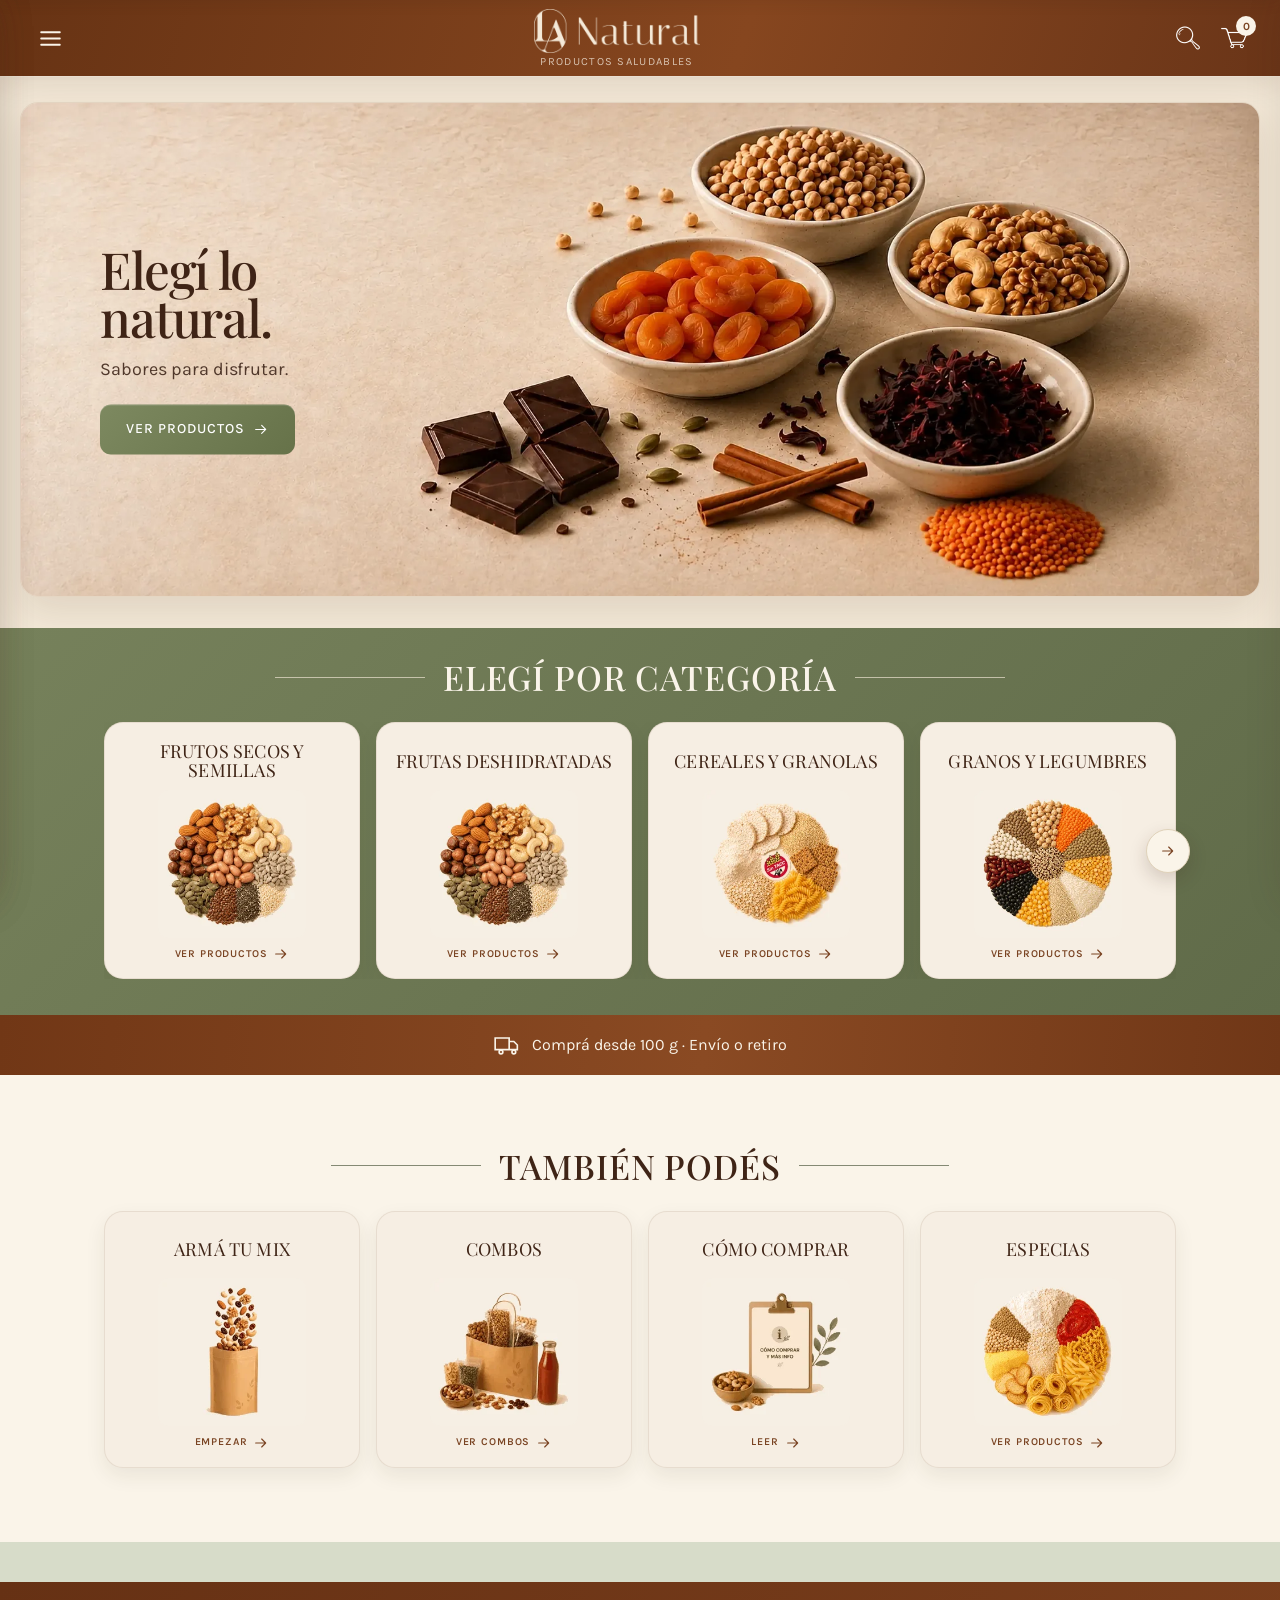
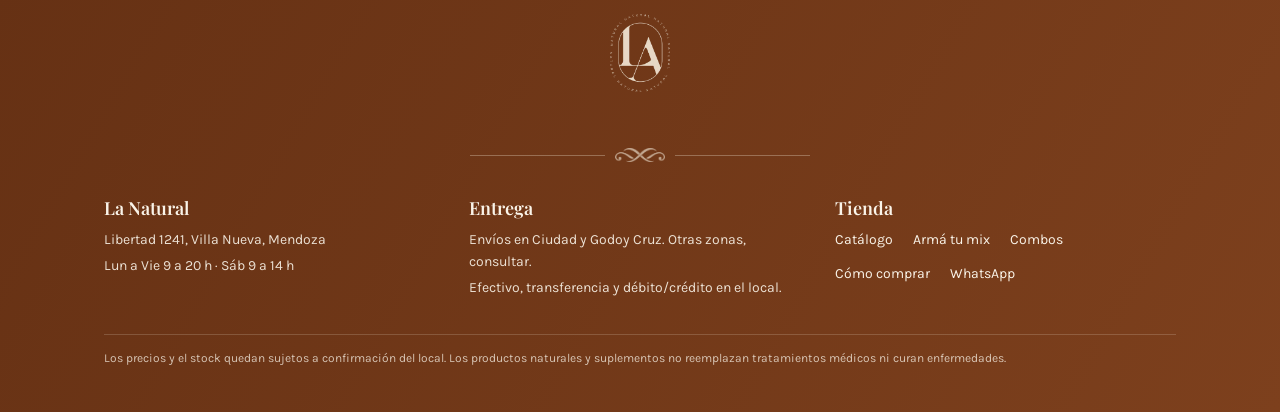
==== commit 6cc0b581: "Catálogo real: 200 productos del Excel, 12 categorías y precio por 100 g - Reemplaza los productos d" ====
--- a/index.html
+++ b/index.html
@@ -33,7 +33,7 @@
 <link rel="preconnect" href="https://fonts.googleapis.com">
 <link rel="preconnect" href="https://fonts.gstatic.com" crossorigin>
 <link href="https://fonts.googleapis.com/css2?family=Playfair+Display:wght@500;600&family=Karla:wght@400;500;600&display=swap" rel="stylesheet">
-<link rel="stylesheet" href="css/estilos.css?v=20260906s">
+<link rel="stylesheet" href="css/estilos.css?v=20260921a">
 </head>
 <body>
 
@@ -179,7 +179,7 @@
 
 <div class="toast" id="toast" role="status" aria-live="polite"></div>
 
-<script src="js/datos.js?v=20260906s"></script>
-<script src="js/app.js?v=20260906s"></script>
+<script src="js/datos.js?v=20260921a"></script>
+<script src="js/app.js?v=20260921a"></script>
 </body>
 </html>
--- a/css/estilos.css
+++ b/css/estilos.css
@@ -313,7 +313,6 @@
 .orden-campo__flecha{position:absolute;right:2px;pointer-events:none;color:var(--gris-txt)}
 
 .volver-atras{
-  position:sticky;top:calc(var(--header-h,64px) + 8px);z-index:8;
   display:inline-flex;align-items:center;gap:6px;
   margin:12px 0 -10px;margin-inline-start:clamp(18px,5vw,54px);
   padding:9px 14px 9px 10px;min-height:40px;
@@ -809,6 +808,7 @@
   body{font-size:15px;background:var(--fondo)}
   main{padding-bottom:62px}
   .contenedor{padding-inline:16px}
+  .volver-atras{margin-inline-start:16px}
   .seccion{padding-block:27px 36px}
 
   .header{
@@ -1310,6 +1310,20 @@
 .prod__enpedido strong{font-weight:600}
 /* Fila chica: la tarjeta ya es alta, esto no tiene que sumarle altura. */
 .prod__acciones{display:flex;gap:5px;margin-top:4px}
+/* Lo que ya está en el pedido, dentro de la tarjeta del combo */
+/* Resalta un momento el producto que se vino a editar */
+@keyframes resaltarItem{
+  0%{background:var(--oliva-claro);box-shadow:0 0 0 2px var(--oliva)}
+  70%{background:var(--oliva-claro);box-shadow:0 0 0 2px var(--oliva)}
+  100%{background:transparent;box-shadow:0 0 0 2px transparent}
+}
+.item--resaltado{
+  animation:resaltarItem 2.6s ease-out;
+  border-radius:12px;
+}
+.combo__pedido{display:flex;flex-direction:column;gap:5px;margin-top:8px}
+.combo__pedido .prod__enpedido{margin:0;display:flex;align-items:center;gap:7px}
+.combo__pedido .prod__acciones{margin-top:0}
 .prod__quitar{
   width:30px;height:28px;flex:0 0 auto;border-radius:7px;
   border:1px solid rgba(168,52,42,.3);background:rgba(168,52,42,.08);color:var(--rojo);
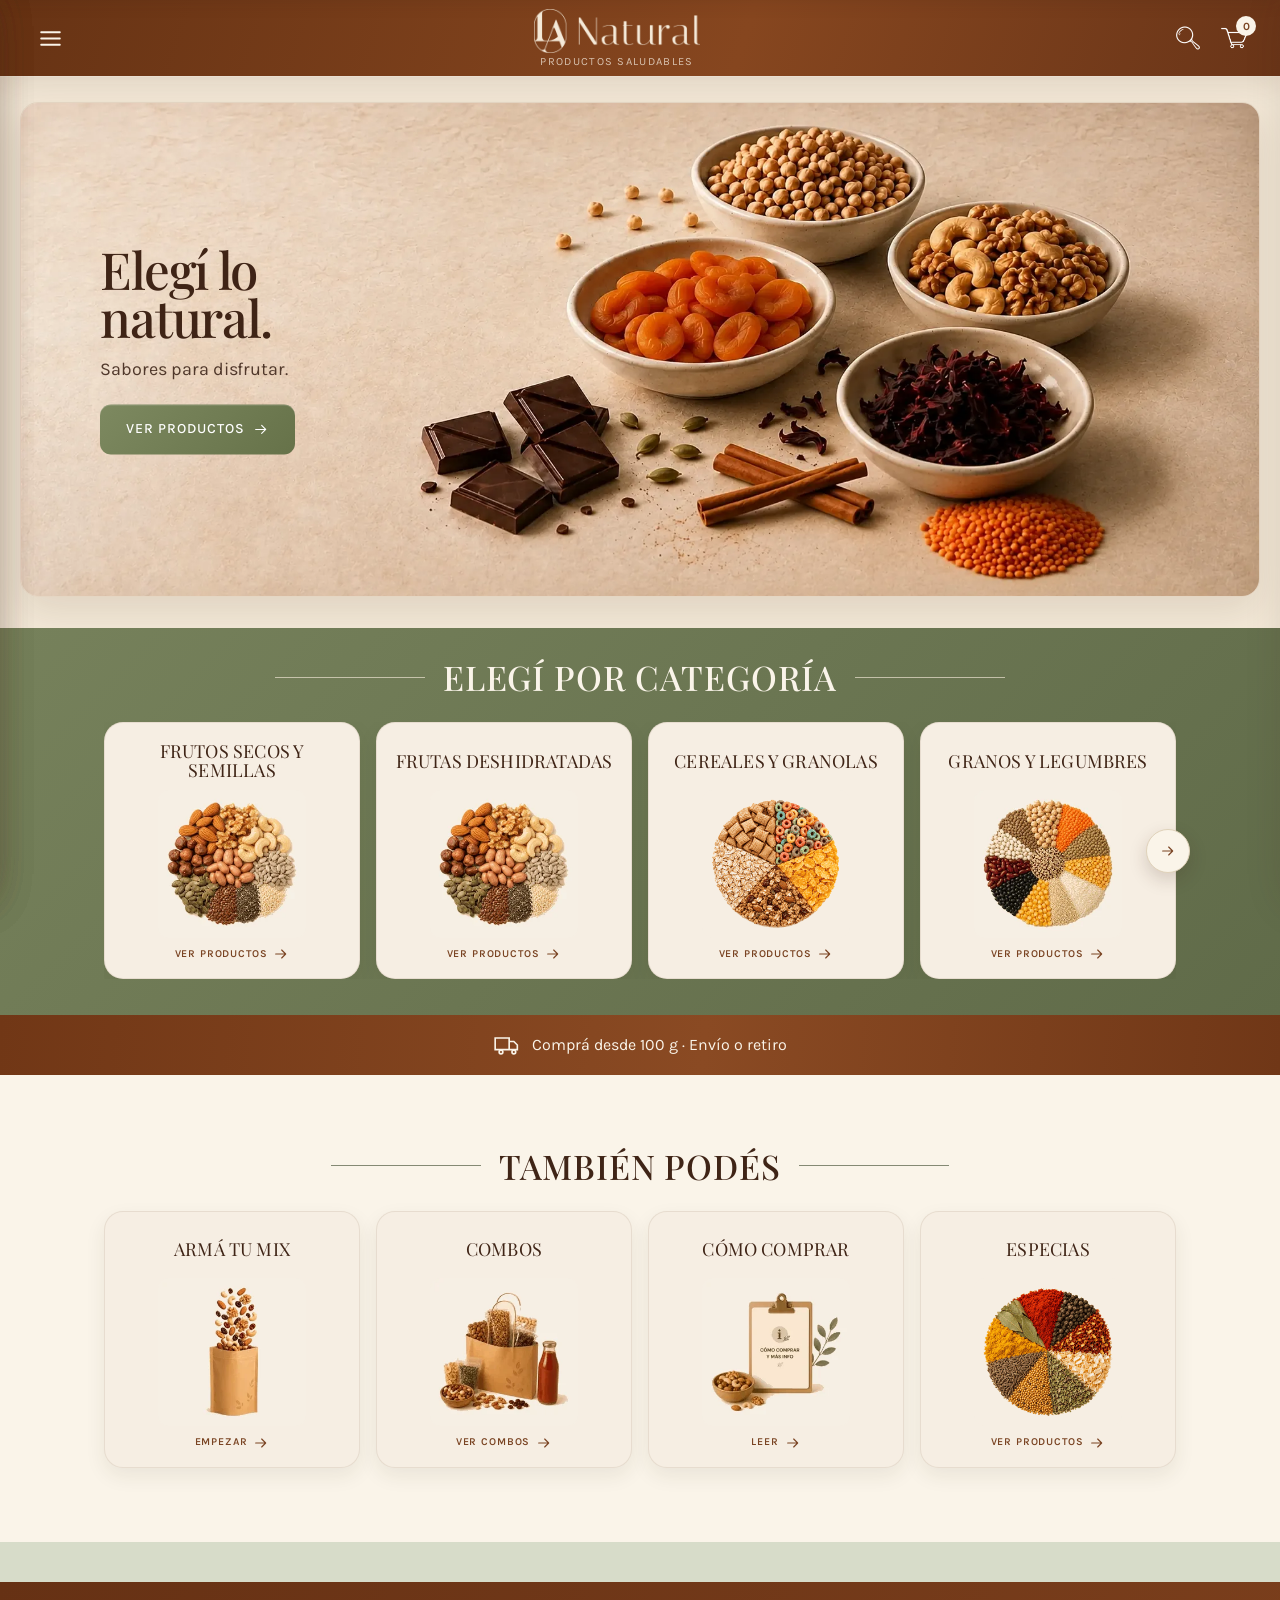
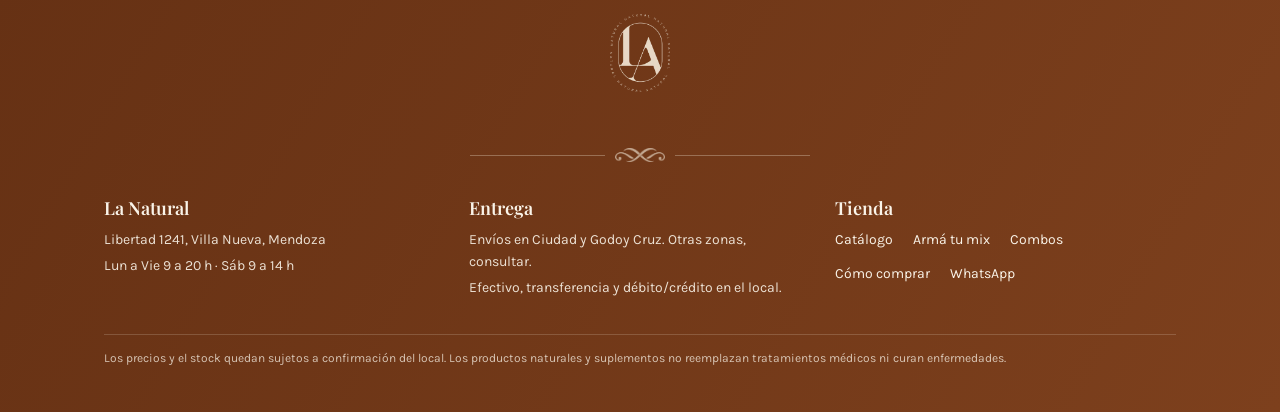
==== commit 9c493054: "Redesign catalog header and filters" ====
--- a/index.html
+++ b/index.html
@@ -33,7 +33,7 @@
 <link rel="preconnect" href="https://fonts.googleapis.com">
 <link rel="preconnect" href="https://fonts.gstatic.com" crossorigin>
 <link href="https://fonts.googleapis.com/css2?family=Playfair+Display:wght@500;600&family=Karla:wght@400;500;600&display=swap" rel="stylesheet">
-<link rel="stylesheet" href="css/estilos.css?v=20260921a">
+<link rel="stylesheet" href="css/estilos.css?v=20260922a">
 </head>
 <body>
 
@@ -61,12 +61,19 @@
 
 <div class="header-compacta" id="header-compacta" aria-hidden="true">
   <div class="header-compacta__in">
-    <button class="header-compacta__buscar" type="button" data-abrir-busqueda aria-label="Buscar productos">
+    <div class="header-compacta__rubro">
+      <small>Estás viendo</small>
+      <strong data-catalogo-rubro>Todos los productos</strong>
+    </div>
+    <button class="header-compacta__accion header-compacta__accion--buscar" type="button" data-abrir-busqueda aria-label="Buscar productos">
       <svg width="20" height="20" viewBox="0 0 24 24" fill="none" stroke="currentColor" stroke-width="1.8" stroke-linecap="round" aria-hidden="true"><circle cx="11" cy="11" r="7"/><path d="M20 20l-4-4"/></svg>
-      <span>Buscar productos</span>
-    </button>
-    <button class="header-compacta__cats" id="btn-categorias-compactas" type="button" aria-label="Ver categorías" aria-controls="panel-categorias">
-      <svg width="22" height="22" viewBox="0 0 24 24" fill="none" stroke="currentColor" stroke-width="1.8" stroke-linecap="round" aria-hidden="true"><path d="M3 6h18M3 12h18M3 18h18"/></svg>
+    </button>
+    <button class="header-compacta__accion header-compacta__accion--categorias" type="button" data-abrir-categorias aria-label="Elegir categoría" aria-controls="panel-categorias" aria-expanded="false">
+      <svg width="21" height="21" viewBox="0 0 24 24" fill="none" stroke="currentColor" stroke-width="1.7" stroke-linecap="round" stroke-linejoin="round" aria-hidden="true"><rect x="3.5" y="3.5" width="6" height="6" rx="1.5"/><rect x="14.5" y="3.5" width="6" height="6" rx="1.5"/><rect x="3.5" y="14.5" width="6" height="6" rx="1.5"/><rect x="14.5" y="14.5" width="6" height="6" rx="1.5"/></svg>
+    </button>
+    <button class="header-compacta__accion header-compacta__accion--filtros" type="button" data-abrir-filtros aria-label="Abrir filtros" aria-controls="panel-filtros" aria-expanded="false">
+      <svg width="21" height="21" viewBox="0 0 24 24" fill="none" stroke="currentColor" stroke-width="1.7" stroke-linecap="round" stroke-linejoin="round" aria-hidden="true"><path d="M4 6h16M7 12h10M10 18h4"/></svg>
+      <span class="catalogo-control__badge" data-filtros-badge hidden>0</span>
     </button>
   </div>
 </div>
@@ -160,7 +167,19 @@
     </button>
   </div>
   <div class="panel__cuerpo">
-    <nav class="menu-nav" id="menu-cats-compact"></nav>
+    <p class="panel-catalogo__intro">Elegí un rubro para ver solamente esos productos.</p>
+    <nav class="menu-nav menu-nav--catalogo" id="menu-cats-compact"></nav>
+  </div>
+</aside>
+
+<aside class="panel panel--izq" id="panel-filtros" aria-hidden="true" aria-label="Filtros del catálogo">
+  <div class="panel__top panel__top--filtros">
+    <span class="panel__titulo">Filtrar productos</span>
+    <button class="icon-btn" data-cerrar aria-label="Cerrar filtros">
+      <svg width="22" height="22" viewBox="0 0 24 24" fill="none" stroke="currentColor" stroke-width="1.7" stroke-linecap="round" aria-hidden="true"><path d="M6 6l12 12M18 6L6 18"/></svg>
+    </button>
+  </div>
+  <div class="panel__cuerpo" id="filtros-catalogo-panel">
   </div>
 </aside>
 
@@ -180,6 +199,6 @@
 <div class="toast" id="toast" role="status" aria-live="polite"></div>
 
 <script src="js/datos.js?v=20260921a"></script>
-<script src="js/app.js?v=20260921a"></script>
+<script src="js/app.js?v=20260922a"></script>
 </body>
 </html>
--- a/css/estilos.css
+++ b/css/estilos.css
@@ -16,6 +16,8 @@
   --oliva:#6f7a52;
   --oliva-osc:#5b6543;
   --oliva-claro:#e6e9dc;
+  --calendula:#c58a3b;
+  --calendula-claro:#f2ddb8;
   --linea:#e0d2ba;
   --gris-txt:#6b5a4b;
   --blanco:#fff;
@@ -1981,3 +1983,176 @@
 /* al pasar de una página de categorías a la otra, que se note la separación */
 .cats-pista{gap:16px}
 .cats-pagina{flex:0 0 100%}
+
+/* ============================================================
+   Catálogo: rubro visible, controles bajo demanda y más calidez
+   ============================================================ */
+.seccion.catalogo{padding-top:0}
+.cat-cabecera{
+  position:relative;margin-bottom:20px;padding:25px 0 11px;
+  background:
+    linear-gradient(112deg,rgba(197,138,59,.10),transparent 36%),
+    linear-gradient(180deg,#fbf5e9 0%,#f4ecdd 100%);
+  border-bottom:0;
+}
+.cat-cabecera::after{
+  content:"";position:absolute;left:0;right:0;bottom:0;height:4px;
+  background:linear-gradient(90deg,var(--calendula) 0 28%,var(--oliva) 28% 72%,var(--russet) 72% 100%);
+}
+.catalogo-presentacion{
+  display:flex;align-items:flex-end;justify-content:space-between;gap:18px;
+  margin-bottom:16px;
+}
+.catalogo-titulo{min-width:0}
+.catalogo-titulo__kicker{
+  display:flex;align-items:center;gap:8px;margin-bottom:5px;
+  color:var(--russet);font-size:11px;font-weight:700;letter-spacing:.13em;text-transform:uppercase;
+}
+.catalogo-titulo__kicker::before{
+  content:"";width:13px;height:8px;flex:0 0 auto;
+  border-radius:10px 2px 10px 2px;background:var(--calendula);transform:rotate(-12deg);
+}
+.catalogo-titulo h1{
+  max-width:18ch;color:var(--marron-txt);font-size:clamp(34px,4.6vw,54px);
+  line-height:.98;letter-spacing:-.025em;text-wrap:balance;
+}
+.catalogo-titulo h1::after{
+  content:"";display:block;width:56px;height:4px;margin-top:10px;
+  border-radius:4px 1px 4px 1px;background:var(--calendula);
+}
+.catalogo-controles{display:flex;align-items:center;gap:9px;flex:0 0 auto}
+.catalogo-control{
+  position:relative;min-height:48px;padding:0 17px;
+  display:inline-flex;align-items:center;justify-content:center;gap:9px;
+  border:1px solid transparent;border-radius:15px 15px 6px 15px;
+  font:inherit;font-size:12px;font-weight:700;letter-spacing:.06em;text-transform:uppercase;
+  transition:transform .18s ease,box-shadow .18s ease,background-color .18s ease;
+}
+.catalogo-control:hover{transform:translateY(-1px);box-shadow:0 7px 16px rgba(63,36,22,.12)}
+.catalogo-control:active{transform:translateY(0)}
+.catalogo-control--categorias{background:var(--oliva);color:#fff}
+.catalogo-control--categorias:hover{background:var(--oliva-osc)}
+.catalogo-control--filtros{
+  color:var(--marron-txt);background:#fff8e9;border-color:#d9ad6d;
+}
+.catalogo-control--filtros:hover{background:var(--calendula-claro)}
+.catalogo-control__badge{
+  position:absolute;top:-7px;right:-6px;min-width:21px;height:21px;padding:0 5px;
+  display:flex;align-items:center;justify-content:center;border:2px solid #fbf5e9;border-radius:11px;
+  background:var(--russet);color:#fff;font-size:10px;line-height:1;letter-spacing:0;
+}
+.catalogo-control__badge[hidden]{display:none}
+.cat-cabecera .buscador-abrir{
+  min-height:54px;margin-bottom:8px;padding-inline:15px;
+  border-color:rgba(111,122,82,.34);border-radius:17px 7px 17px 17px;
+  background:rgba(255,252,245,.88);box-shadow:0 4px 14px rgba(63,36,22,.055);
+}
+.cat-cabecera .buscador-abrir:hover{border-color:var(--oliva);background:#fffaf1}
+.cat-cabecera .buscador-abrir svg{color:var(--oliva)}
+.cat-cabecera .orden-fila{margin-top:7px;padding:9px 2px 1px;border-top-color:rgba(111,122,82,.25)}
+
+/* Paneles del catálogo: listas claras, no otra colección de pastillas. */
+.panel-catalogo__intro{
+  margin:12px 0 14px;color:var(--gris-txt);font-size:14px;line-height:1.4;
+}
+.menu-nav--catalogo{gap:7px;padding-top:0}
+.menu-nav--catalogo a{
+  min-height:50px;padding:10px 11px;display:grid;grid-template-columns:12px minmax(0,1fr) 18px;
+  align-items:center;gap:10px;border:1px solid transparent;border-radius:12px 12px 5px 12px;
+  background:#f7eddd;font-size:13px;line-height:1.2;letter-spacing:.045em;
+  transition:background-color .18s ease,border-color .18s ease,transform .18s ease;
+}
+.menu-nav--catalogo a:hover{transform:translateX(2px);background:#f2e3ca}
+.menu-nav--catalogo a[aria-current="true"]{
+  color:var(--oliva-osc);background:var(--oliva-claro);border-color:rgba(111,122,82,.32);font-weight:700;
+}
+.menu-nav--catalogo a>svg{justify-self:end;color:var(--russet)}
+.panel-categoria__marca{
+  width:10px;height:15px;border-radius:10px 2px 10px 2px;background:var(--calendula);transform:rotate(-10deg);
+}
+.panel-categoria__marca--todos{background:var(--oliva)}
+.panel__top--filtros{background:var(--calendula);color:var(--marron-txt)}
+.panel-filtros__lista{display:grid;gap:9px}
+.filtro-opcion{
+  width:100%;min-height:62px;padding:9px 11px;display:grid;
+  grid-template-columns:40px minmax(0,1fr) 25px;align-items:center;gap:11px;text-align:left;
+  border:1px solid var(--linea);border-radius:14px 14px 6px 14px;
+  background:#fffaf1;color:var(--marron-txt);
+  transition:border-color .18s ease,background-color .18s ease,transform .18s ease;
+}
+.filtro-opcion:hover{transform:translateX(2px);border-color:var(--calendula)}
+.filtro-opcion[aria-pressed="true"]{border-color:var(--oliva);background:var(--oliva-claro)}
+.filtro-opcion__ico{
+  width:40px;height:40px;display:flex;align-items:center;justify-content:center;
+  border-radius:12px 12px 4px 12px;background:var(--calendula-claro);
+  color:var(--russet);font-family:var(--serif);font-size:20px;font-weight:600;
+}
+.filtro-opcion--oferta .filtro-opcion__ico{background:#f4d8d1;color:var(--rojo);font-family:var(--sans);font-size:15px}
+.filtro-opcion__texto{min-width:0;display:flex;flex-direction:column}
+.filtro-opcion__texto strong{font-size:15px;line-height:1.2}
+.filtro-opcion__texto small{margin-top:2px;color:var(--gris-txt);font-size:11.5px}
+.filtro-opcion__check{
+  width:23px;height:23px;display:flex;align-items:center;justify-content:center;
+  border:1px solid var(--linea);border-radius:50%;color:transparent;font-size:13px;
+}
+.filtro-opcion[aria-pressed="true"] .filtro-opcion__check{border-color:var(--oliva);background:var(--oliva);color:#fff}
+.panel-filtros__limpiar{
+  width:100%;min-height:44px;margin-top:16px;border:0;border-bottom:1px solid currentColor;
+  background:transparent;color:var(--russet);font:inherit;font-size:13px;font-weight:700;
+}
+.panel-filtros__limpiar:disabled{opacity:.38;cursor:default}
+.panel-filtros__vacio{padding:22px 0;color:var(--gris-txt);text-align:center}
+
+/* Al bajar, el nombre del rubro tiene prioridad y los controles ocupan lo mínimo. */
+.header-compacta{
+  background:#fbf6ec;color:var(--marron-txt);
+  border-bottom:4px solid var(--oliva);box-shadow:0 5px 18px rgba(63,36,22,.18);
+}
+.header-compacta__in{min-height:58px;padding:6px 14px;gap:7px}
+.header-compacta__rubro{flex:1;min-width:0;display:flex;flex-direction:column;line-height:1.08}
+.header-compacta__rubro small{
+  margin-bottom:2px;color:var(--russet);font-size:9px;font-weight:700;letter-spacing:.12em;text-transform:uppercase;
+}
+.header-compacta__rubro strong{
+  overflow:hidden;text-overflow:ellipsis;white-space:nowrap;
+  font-family:var(--serif);font-size:18px;font-weight:600;
+}
+.header-compacta__accion{
+  position:relative;width:42px;height:42px;flex:0 0 auto;padding:0;
+  display:flex;align-items:center;justify-content:center;border:1px solid transparent;
+  border-radius:13px 13px 5px 13px;background:#fffaf1;color:var(--marron-txt);
+}
+.header-compacta__accion--buscar{border-color:var(--linea)}
+.header-compacta__accion--categorias{background:var(--oliva);color:#fff}
+.header-compacta__accion--filtros{background:var(--calendula-claro);color:var(--russet)}
+.header-compacta__accion .catalogo-control__badge{top:-6px;right:-5px;border-color:#fbf6ec}
+
+@media (max-width:639px){
+  .catalogo{padding:0 0 36px}
+  .cat-cabecera{margin-bottom:14px;padding:17px 0 10px}
+  .catalogo-presentacion{align-items:center;gap:10px;margin-bottom:12px}
+  .catalogo-titulo__kicker{margin-bottom:4px;font-size:9.5px}
+  .catalogo-titulo h1{max-width:19ch;font-size:clamp(26px,8vw,31px);line-height:1.02}
+  .catalogo-titulo h1::after{width:40px;height:3px;margin-top:7px}
+  .catalogo-controles{gap:6px}
+  .catalogo-control{width:45px;min-height:45px;padding:0;border-radius:13px 13px 5px 13px}
+  .catalogo-control__texto{display:none}
+  .cat-cabecera .buscador-abrir{min-height:49px;margin-bottom:5px;padding:8px 12px;border-radius:14px 6px 14px 14px}
+  .cat-cabecera .buscador-abrir span{font-size:14px}
+  .cat-cabecera .buscador-abrir small{font-size:10.5px}
+  .cat-cabecera .orden-fila{margin-top:5px;padding-top:7px}
+  .cat-cabecera .orden-fila p{font-size:12px}
+  .cat-cabecera .orden-campo select{max-width:170px;font-size:13px}
+  .header-compacta__in{min-height:53px;padding:5px 10px;gap:6px}
+  .header-compacta__rubro small{display:none}
+  .header-compacta__rubro strong{font-size:16px}
+  .header-compacta__accion{width:39px;height:39px;border-radius:11px 11px 4px 11px}
+  .header-compacta__accion svg{width:19px;height:19px}
+}
+
+@media (min-width:640px){
+  .cat-cabecera{padding-top:32px}
+  .cat-cabecera .buscador-abrir{max-width:none}
+  .catalogo-control{min-width:138px}
+  .header-compacta__in{padding-inline:28px}
+}
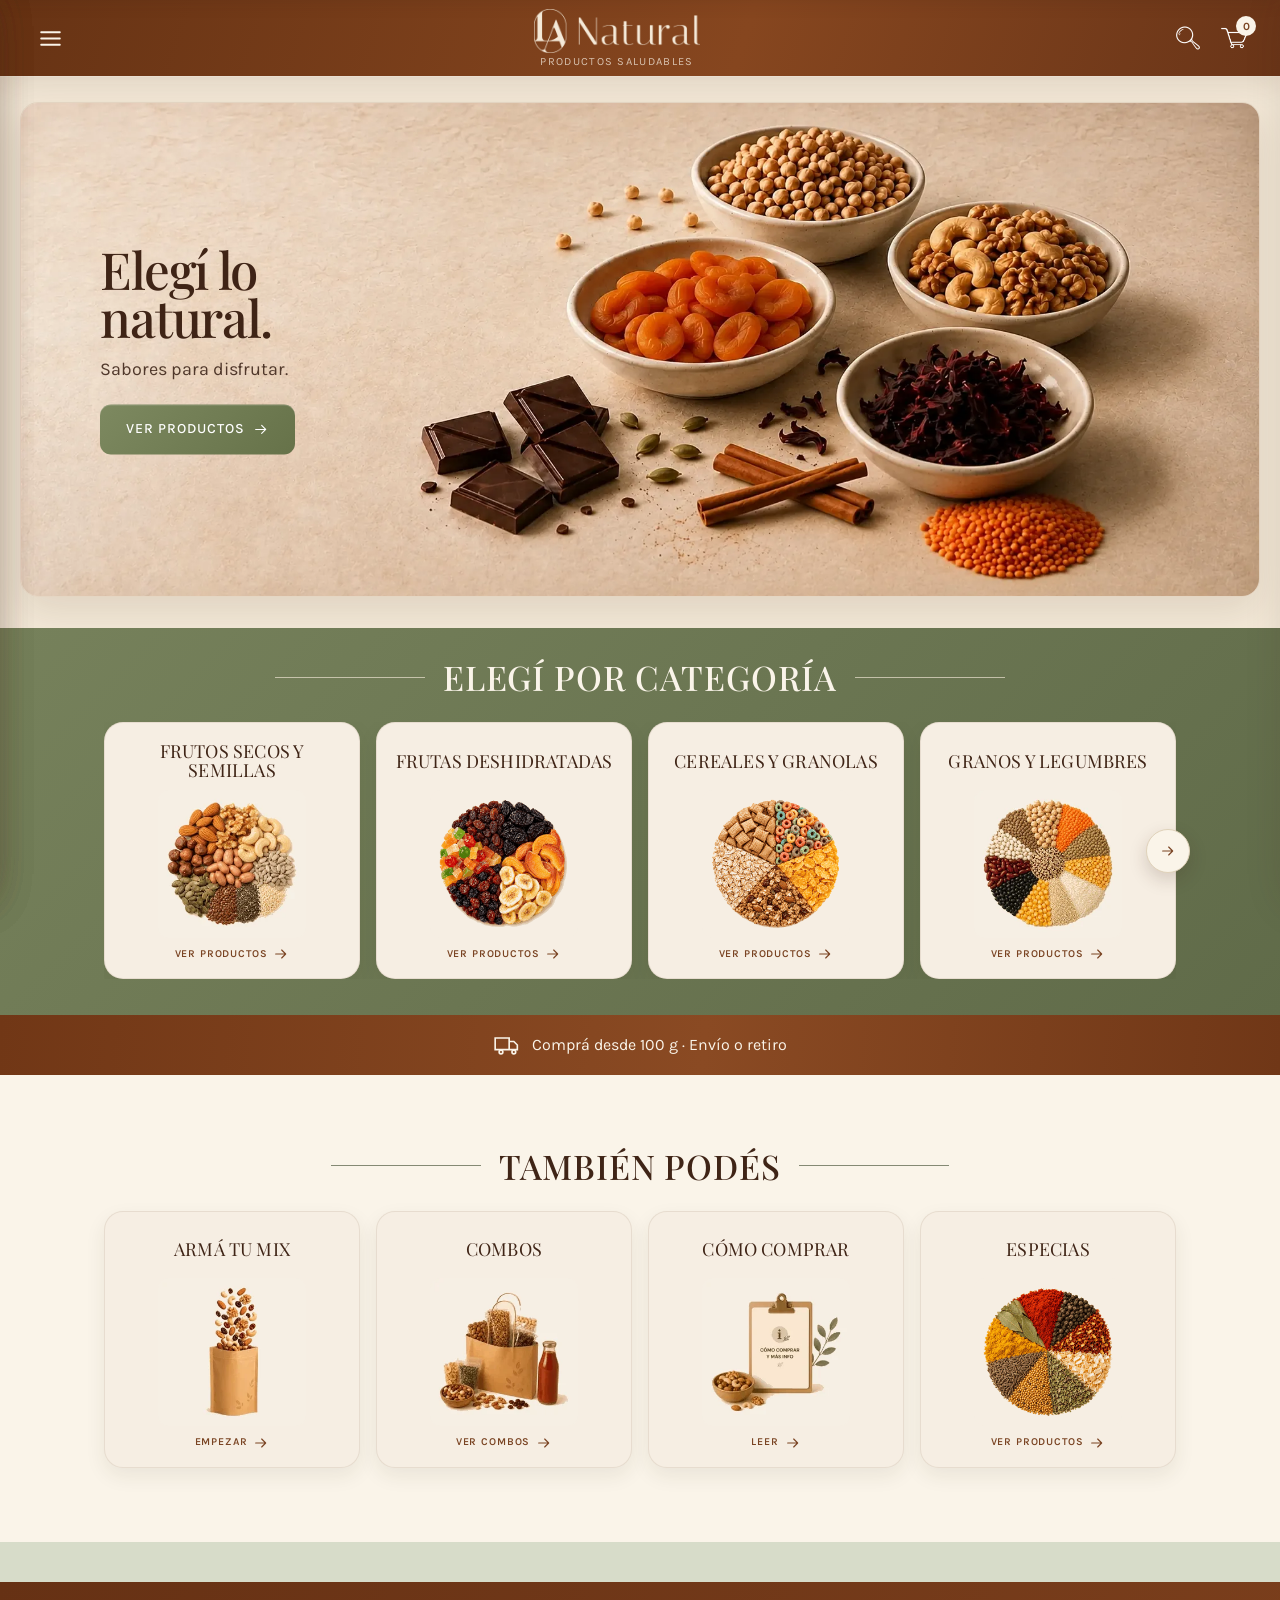
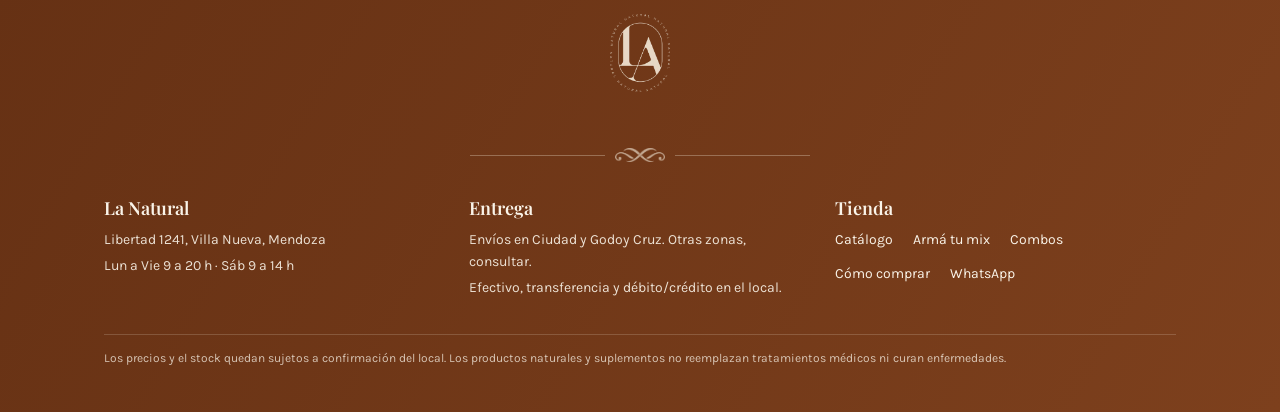
==== commit 559304d4: "Panel: filtros de qué falta, editor guiado y escritorio a dos columnas - Chips Falta precio / Falta " ====
--- a/index.html
+++ b/index.html
@@ -33,7 +33,7 @@
 <link rel="preconnect" href="https://fonts.googleapis.com">
 <link rel="preconnect" href="https://fonts.gstatic.com" crossorigin>
 <link href="https://fonts.googleapis.com/css2?family=Playfair+Display:wght@500;600&family=Karla:wght@400;500;600&display=swap" rel="stylesheet">
-<link rel="stylesheet" href="css/estilos.css?v=20260922a">
+<link rel="stylesheet" href="css/estilos.css?v=20260922b">
 </head>
 <body>
 
@@ -198,7 +198,7 @@
 
 <div class="toast" id="toast" role="status" aria-live="polite"></div>
 
-<script src="js/datos.js?v=20260921a"></script>
-<script src="js/app.js?v=20260922a"></script>
+<script src="js/datos.js?v=20260922b"></script>
+<script src="js/app.js?v=20260922b"></script>
 </body>
 </html>
